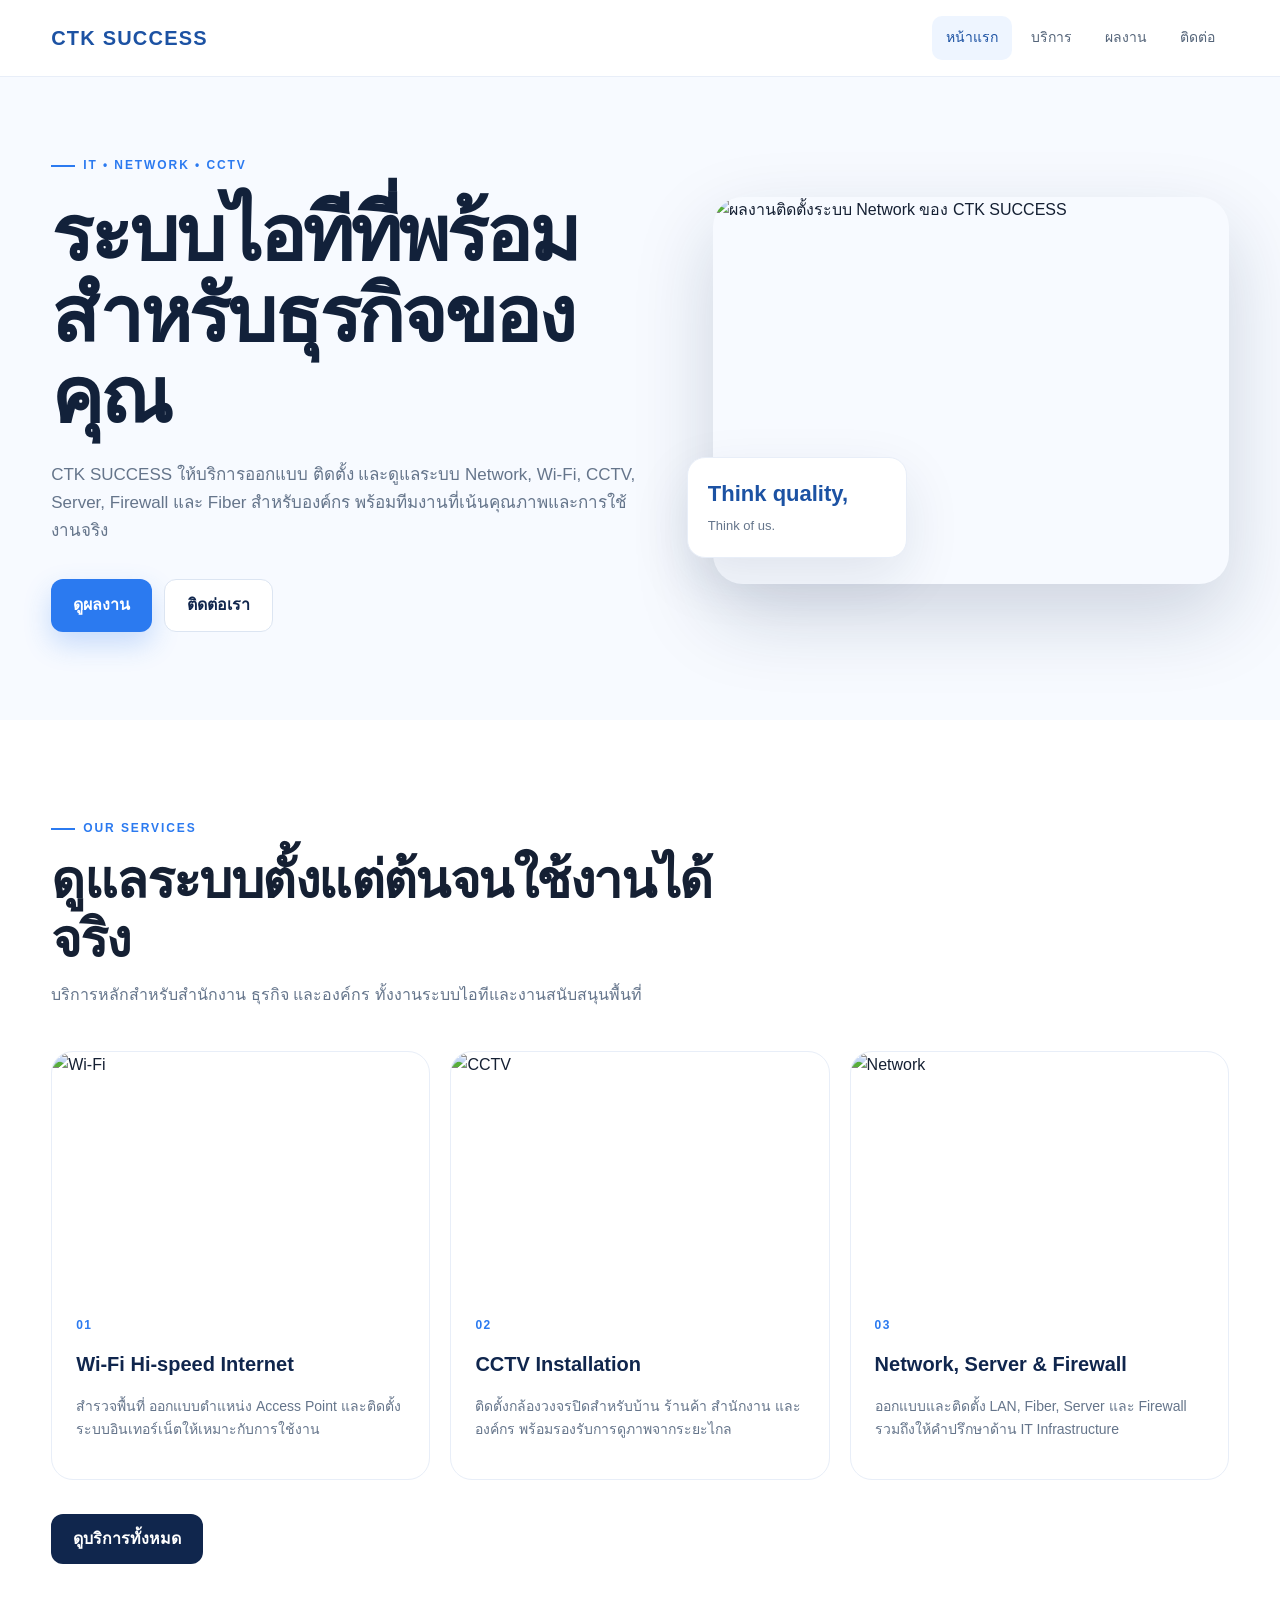
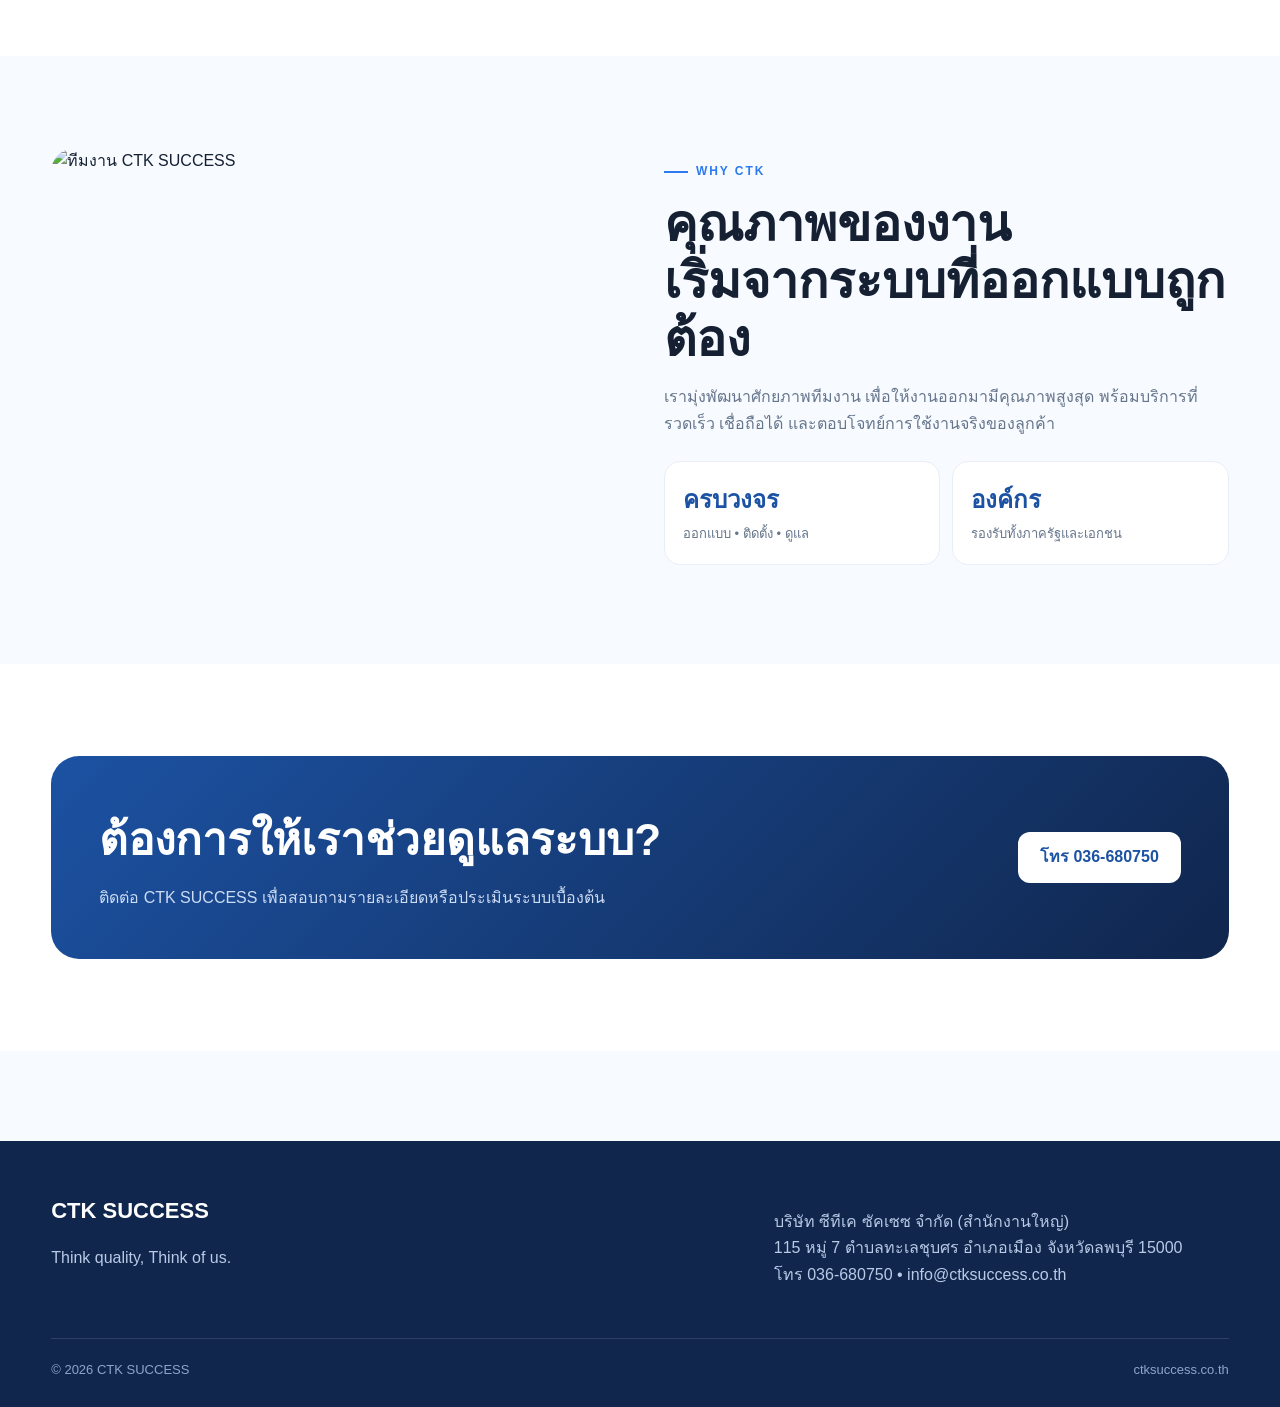
==== index.html @ 922346b5 "Add files via upload" ====
<!doctype html><html lang="th"><head><meta charset="utf-8"><meta name="viewport" content="width=device-width,initial-scale=1"><meta name="description" content="CTK SUCCESS ผู้ให้บริการระบบ IT, Network, CCTV, Wi-Fi, Server, Firewall และ Fiber"><title>CTK SUCCESS | IT • NETWORK • CCTV</title><link rel="stylesheet" href="style.css"></head><body>
<header class="header"><div class="container header-inner"><a class="brand" href="index.html">CTK SUCCESS</a><button class="menu-btn" aria-label="เปิดเมนู">☰</button><nav class="nav"><a class="active" href="index.html">หน้าแรก</a><a href="services.html">บริการ</a><a href="portfolio.html">ผลงาน</a><a href="contact.html">ติดต่อ</a></nav></div></header>
<main><section class="hero"><div class="container hero-grid"><div><span class="eyebrow">IT • NETWORK • CCTV</span><h1>ระบบไอทีที่พร้อม<br>สำหรับธุรกิจของคุณ</h1><p>CTK SUCCESS ให้บริการออกแบบ ติดตั้ง และดูแลระบบ Network, Wi‑Fi, CCTV, Server, Firewall และ Fiber สำหรับองค์กร พร้อมทีมงานที่เน้นคุณภาพและการใช้งานจริง</p><div class="btns"><a class="btn btn-primary" href="portfolio.html">ดูผลงาน</a><a class="btn btn-ghost" href="contact.html">ติดต่อเรา</a></div></div><div class="hero-visual"><img class="hero-image" src="images/networksystem/network4.jpg" alt="ผลงานติดตั้งระบบ Network ของ CTK SUCCESS"><div class="float-card"><strong>Think quality,</strong><span>Think of us.</span></div></div></div></section>
<section class="section white"><div class="container"><div class="section-head"><span class="eyebrow">OUR SERVICES</span><h2>ดูแลระบบตั้งแต่ต้นจนใช้งานได้จริง</h2><p>บริการหลักสำหรับสำนักงาน ธุรกิจ และองค์กร ทั้งงานระบบไอทีและงานสนับสนุนพื้นที่</p></div><div class="grid grid-3">
<article class="service-card"><img src="images/service/service1.jpg" alt="Wi-Fi"><div class="service-body"><span class="num">01</span><h3>Wi‑Fi Hi‑speed Internet</h3><p>สำรวจพื้นที่ ออกแบบตำแหน่ง Access Point และติดตั้งระบบอินเทอร์เน็ตให้เหมาะกับการใช้งาน</p></div></article>
<article class="service-card"><img src="images/service/service2.jpg" alt="CCTV"><div class="service-body"><span class="num">02</span><h3>CCTV Installation</h3><p>ติดตั้งกล้องวงจรปิดสำหรับบ้าน ร้านค้า สำนักงาน และองค์กร พร้อมรองรับการดูภาพจากระยะไกล</p></div></article>
<article class="service-card"><img src="images/service/service5.jpg" alt="Network"><div class="service-body"><span class="num">03</span><h3>Network, Server & Firewall</h3><p>ออกแบบและติดตั้ง LAN, Fiber, Server และ Firewall รวมถึงให้คำปรึกษาด้าน IT Infrastructure</p></div></article>
</div><div class="btns"><a class="btn btn-dark" href="services.html">ดูบริการทั้งหมด</a></div></div></section>
<section class="section"><div class="container split"><div><img src="images/whychooseus/whychooseus.jpg" alt="ทีมงาน CTK SUCCESS"></div><div><span class="eyebrow">WHY CTK</span><h2 style="font-size:clamp(34px,4.2vw,50px);line-height:1.15;margin:14px 0 16px">คุณภาพของงาน<br>เริ่มจากระบบที่ออกแบบถูกต้อง</h2><p style="color:var(--muted)">เรามุ่งพัฒนาศักยภาพทีมงาน เพื่อให้งานออกมามีคุณภาพสูงสุด พร้อมบริการที่รวดเร็ว เชื่อถือได้ และตอบโจทย์การใช้งานจริงของลูกค้า</p><div class="stat-grid"><div class="stat"><strong>ครบวงจร</strong><span>ออกแบบ • ติดตั้ง • ดูแล</span></div><div class="stat"><strong>องค์กร</strong><span>รองรับทั้งภาครัฐและเอกชน</span></div></div></div></div></section>
<section class="section white"><div class="container"><div class="cta"><div><h2>ต้องการให้เราช่วยดูแลระบบ?</h2><p>ติดต่อ CTK SUCCESS เพื่อสอบถามรายละเอียดหรือประเมินระบบเบื้องต้น</p></div><a class="btn" href="tel:036680750">โทร 036-680750</a></div></div></section></main>
<footer class="footer"><div class="container"><div class="footer-grid"><div><h3>CTK SUCCESS</h3><p>Think quality, Think of us.</p></div><div><p>บริษัท ซีทีเค ซัคเซซ จำกัด (สำนักงานใหญ่)<br>115 หมู่ 7 ตำบลทะเลชุบศร อำเภอเมือง จังหวัดลพบุรี 15000<br>โทร 036-680750 • info@ctksuccess.co.th</p></div></div><div class="footer-bottom"><span>© <span data-year></span> CTK SUCCESS</span><span>ctksuccess.co.th</span></div></div></footer><script src="script.js"></script></body></html>
---- style.css ----
:root{
  --primary:#2b7af0;--primary-dark:#1c52a3;--navy:#10264d;--ink:#152033;--muted:#65758b;
  --bg:#f7faff;--card:#fff;--line:#e8eef8;--soft:#eef5ff;--shadow:0 20px 55px rgba(16,38,77,.10);
  --radius:24px;--container:min(1180px,92%);
}
*{box-sizing:border-box}html{scroll-behavior:smooth}body{margin:0;font-family:Arial,"Noto Sans Thai",sans-serif;color:var(--ink);background:var(--bg);line-height:1.65}a{color:inherit;text-decoration:none}img{max-width:100%;display:block}.container{width:var(--container);margin:auto}
.header{position:sticky;top:0;z-index:1000;background:rgba(255,255,255,.94);backdrop-filter:blur(14px);border-bottom:1px solid var(--line)}.header-inner{height:76px;display:flex;align-items:center;justify-content:space-between;gap:28px}.brand{font-weight:900;letter-spacing:.06em;color:var(--primary-dark);font-size:20px}.nav{display:flex;gap:5px;align-items:center}.nav a{padding:10px 14px;border-radius:10px;color:#55657a;font-size:14px;transition:.2s}.nav a:hover,.nav a.active{background:var(--soft);color:var(--primary-dark)}.menu-btn{display:none;border:1px solid var(--line);background:white;border-radius:11px;width:42px;height:42px;font-size:22px;color:var(--primary-dark);cursor:pointer}
.hero{padding:72px 0 88px}.hero-grid{display:grid;grid-template-columns:1.08fr .92fr;gap:56px;align-items:center}.eyebrow{display:inline-flex;align-items:center;gap:8px;color:var(--primary);font-weight:800;font-size:12px;letter-spacing:.16em;text-transform:uppercase}.eyebrow:before{content:"";width:24px;height:2px;background:var(--primary)}h1,h2,h3{margin-top:0}.hero h1{font-size:clamp(44px,6.2vw,78px);letter-spacing:-.04em;line-height:1.04;margin:18px 0 24px;color:#12213a}.hero p{max-width:650px;color:var(--muted);font-size:17px}.btns{display:flex;gap:12px;flex-wrap:wrap;margin-top:34px}.btn{display:inline-flex;align-items:center;justify-content:center;min-height:48px;padding:12px 22px;border-radius:12px;font-weight:800;transition:.22s}.btn-primary{background:var(--primary);color:#fff;box-shadow:0 12px 28px rgba(43,122,240,.24)}.btn-primary:hover{transform:translateY(-2px)}.btn-ghost{background:#fff;border:1px solid #dce5f2;color:var(--navy)}.btn-dark{background:var(--navy);color:#fff}.hero-visual{position:relative}.hero-image{width:100%;aspect-ratio:4/3;object-fit:cover;border-radius:30px;box-shadow:0 32px 80px rgba(16,38,77,.18)}.float-card{position:absolute;left:-26px;bottom:26px;background:#fff;border:1px solid var(--line);box-shadow:var(--shadow);padding:18px 20px;border-radius:18px;min-width:220px}.float-card strong{display:block;color:var(--primary-dark);font-size:22px}.float-card span{font-size:13px;color:var(--muted)}
.section{padding:92px 0}.section.white{background:#fff}.section-head{max-width:720px;margin-bottom:42px}.section-head h1,.section-head h2{font-size:clamp(34px,4.5vw,52px);line-height:1.15;letter-spacing:-.03em;margin:12px 0 12px}.section-head p{color:var(--muted);margin:0}.grid{display:grid;gap:20px}.grid-3{grid-template-columns:repeat(3,1fr)}.grid-2{grid-template-columns:repeat(2,1fr)}
.service-card,.feature-card,.contact-card,.album-card{background:#fff;border:1px solid var(--line);border-radius:22px;overflow:hidden;transition:.24s}.service-card:hover,.album-card:hover{transform:translateY(-5px);box-shadow:var(--shadow);border-color:#cfe0fb}.service-card img{width:100%;aspect-ratio:16/10;object-fit:cover}.service-body{padding:24px}.service-body .num{color:var(--primary);font-weight:900;font-size:12px;letter-spacing:.12em}.service-body h3{font-size:20px;color:var(--navy);margin:10px 0 8px}.service-body p,.service-body li{color:var(--muted);font-size:14px}.service-body ul{padding-left:20px;margin-bottom:0}
.split{display:grid;grid-template-columns:1fr 1fr;gap:48px;align-items:center}.split img{width:100%;aspect-ratio:4/3;object-fit:cover;border-radius:24px}.stat-grid{display:grid;grid-template-columns:1fr 1fr;gap:12px;margin-top:24px}.stat{background:#fff;border:1px solid var(--line);border-radius:16px;padding:18px}.stat strong{display:block;color:var(--primary-dark);font-size:24px}.stat span{color:var(--muted);font-size:13px}
.cta{background:linear-gradient(135deg,var(--primary-dark),var(--navy));border-radius:28px;padding:48px;color:#fff;display:flex;justify-content:space-between;align-items:center;gap:30px}.cta h2{font-size:clamp(30px,4vw,44px);margin-bottom:8px}.cta p{color:#ccdcf5;margin:0}.cta .btn{background:#fff;color:var(--primary-dark);white-space:nowrap}
.album-list{display:grid;grid-template-columns:repeat(3,1fr);gap:22px}.album-card{cursor:pointer}.album-card img{width:100%;aspect-ratio:16/11;object-fit:cover}.album-info{padding:20px}.album-info h3{color:var(--navy);margin:0 0 5px}.album-info p{color:var(--muted);font-size:13px;margin:0}.viewer{display:none;margin-top:36px;background:#fff;border:1px solid var(--line);border-radius:24px;padding:24px}.viewer.active{display:block}.viewer-top{display:flex;align-items:center;justify-content:space-between;gap:16px;margin-bottom:18px}.viewer-title{margin:0;color:var(--navy)}.close-btn{border:0;background:var(--navy);color:#fff;border-radius:10px;padding:10px 15px;cursor:pointer}.album-images{display:grid;grid-template-columns:repeat(3,1fr);gap:14px}.album-images img{width:100%;aspect-ratio:4/3;object-fit:cover;border-radius:14px;cursor:pointer;background:#eef4ff}.lightbox{display:none;position:fixed;inset:0;background:rgba(3,10,24,.92);z-index:3000;align-items:center;justify-content:center;padding:20px}.lightbox.active{display:flex}.lightbox-content{position:relative;width:min(1200px,100%);display:flex;align-items:center;justify-content:center}.lightbox img{max-width:88%;max-height:88vh;border-radius:14px}.lightbox-close{position:fixed;right:24px;top:16px;color:#fff;font-size:38px;cursor:pointer}.nav-btn{position:absolute;top:50%;transform:translateY(-50%);border:0;width:48px;height:48px;border-radius:50%;font-size:28px;background:rgba(255,255,255,.16);color:#fff;cursor:pointer}.prev-btn{left:0}.next-btn{right:0}
.contact-wrap{display:grid;grid-template-columns:.9fr 1.1fr;gap:24px}.contact-card{padding:30px}.contact-card h2{color:var(--navy);font-size:30px}.contact-line{padding:13px 0;border-bottom:1px solid var(--line)}.contact-line:last-child{border-bottom:0}.contact-line span{display:block;font-size:12px;color:var(--muted);text-transform:uppercase;letter-spacing:.08em}.contact-line strong{display:block;margin-top:3px;color:#26364d}.social-grid{display:grid;grid-template-columns:1fr 1fr;gap:12px;margin-top:22px}.social-grid a{border:1px solid var(--line);border-radius:12px;padding:13px 15px;font-weight:800;background:#fff}.social-grid a:hover{border-color:#b8d3fa;color:var(--primary-dark)}
.footer{margin-top:90px;background:var(--navy);color:#fff;padding:52px 0 26px}.footer-grid{display:grid;grid-template-columns:1.2fr .8fr;gap:40px}.footer h3{font-size:22px;margin-bottom:8px}.footer p,.footer a{color:#b9cae6}.footer-bottom{border-top:1px solid rgba(255,255,255,.12);margin-top:34px;padding-top:20px;color:#8fa5c7;font-size:13px;display:flex;justify-content:space-between;gap:20px}
@media(max-width:900px){.menu-btn{display:block}.nav{display:none;position:absolute;top:76px;left:0;right:0;background:#fff;border-bottom:1px solid var(--line);padding:12px 4%;flex-direction:column;align-items:stretch}.nav.open{display:flex}.hero-grid,.split,.contact-wrap,.footer-grid{grid-template-columns:1fr}.hero{padding-top:48px}.hero-visual{max-width:700px}.float-card{left:16px}.grid-3,.album-list{grid-template-columns:1fr 1fr}.cta{align-items:flex-start;flex-direction:column}.album-images{grid-template-columns:1fr 1fr}}
@media(max-width:600px){.header-inner{height:68px}.nav{top:68px}.hero{padding:42px 0 64px}.hero h1{font-size:44px}.hero-grid{gap:32px}.float-card{position:static;margin-top:12px}.section{padding:68px 0}.grid-3,.grid-2,.album-list,.album-images,.social-grid{grid-template-columns:1fr}.cta{padding:30px}.contact-card{padding:22px}.footer-bottom{flex-direction:column}.nav-btn{width:42px;height:42px}.lightbox img{max-width:78%}}
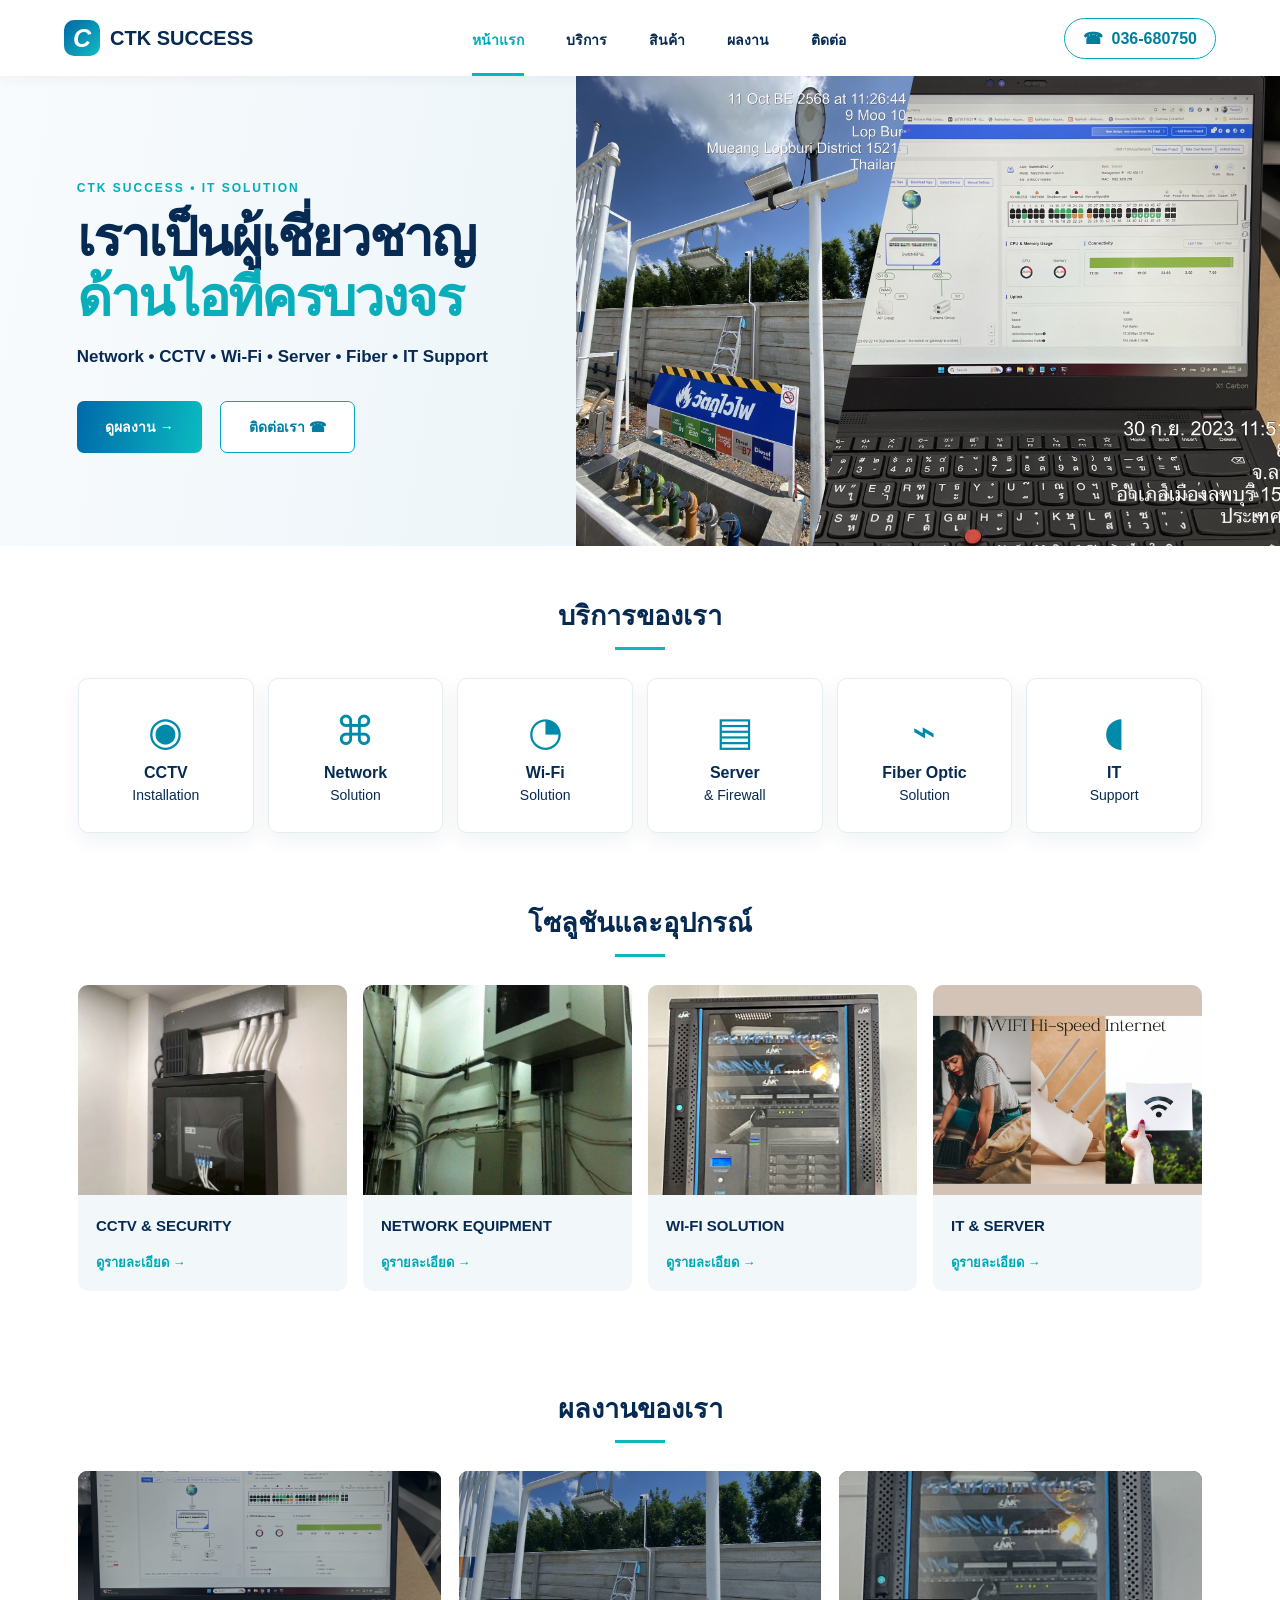
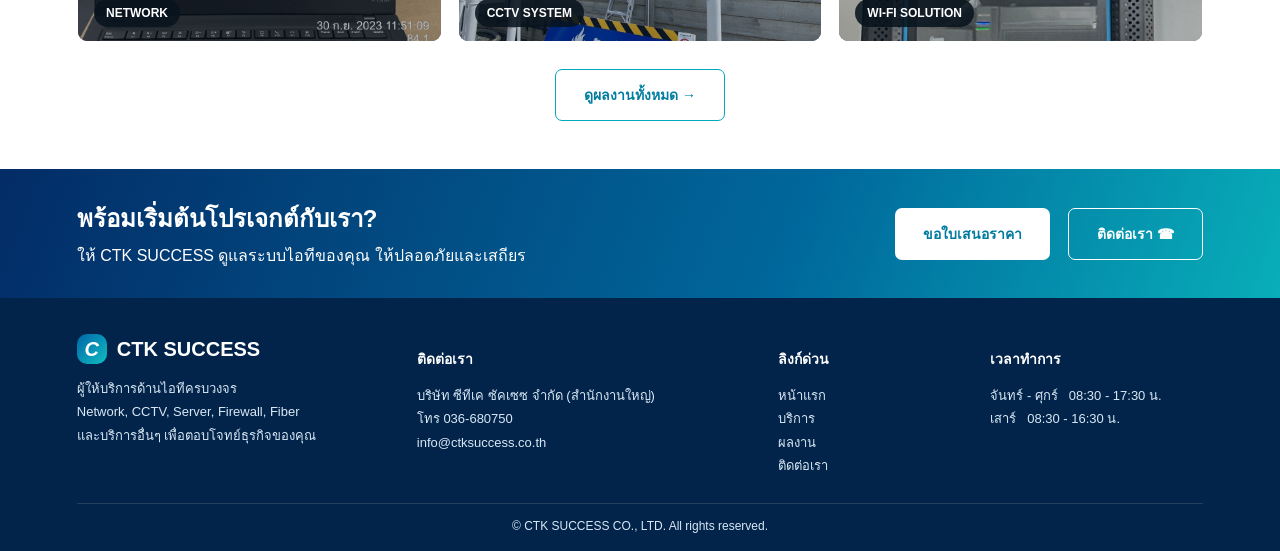
==== commit a528eaf8: "Add files via upload" ====
--- a/index.html
+++ b/index.html
@@ -1,11 +1,10 @@
-<!doctype html><html lang="th"><head><meta charset="utf-8"><meta name="viewport" content="width=device-width,initial-scale=1"><meta name="description" content="CTK SUCCESS ผู้ให้บริการระบบ IT, Network, CCTV, Wi-Fi, Server, Firewall และ Fiber"><title>CTK SUCCESS | IT • NETWORK • CCTV</title><link rel="stylesheet" href="style.css"></head><body>
-<header class="header"><div class="container header-inner"><a class="brand" href="index.html">CTK SUCCESS</a><button class="menu-btn" aria-label="เปิดเมนู">☰</button><nav class="nav"><a class="active" href="index.html">หน้าแรก</a><a href="services.html">บริการ</a><a href="portfolio.html">ผลงาน</a><a href="contact.html">ติดต่อ</a></nav></div></header>
-<main><section class="hero"><div class="container hero-grid"><div><span class="eyebrow">IT • NETWORK • CCTV</span><h1>ระบบไอทีที่พร้อม<br>สำหรับธุรกิจของคุณ</h1><p>CTK SUCCESS ให้บริการออกแบบ ติดตั้ง และดูแลระบบ Network, Wi‑Fi, CCTV, Server, Firewall และ Fiber สำหรับองค์กร พร้อมทีมงานที่เน้นคุณภาพและการใช้งานจริง</p><div class="btns"><a class="btn btn-primary" href="portfolio.html">ดูผลงาน</a><a class="btn btn-ghost" href="contact.html">ติดต่อเรา</a></div></div><div class="hero-visual"><img class="hero-image" src="images/networksystem/network4.jpg" alt="ผลงานติดตั้งระบบ Network ของ CTK SUCCESS"><div class="float-card"><strong>Think quality,</strong><span>Think of us.</span></div></div></div></section>
-<section class="section white"><div class="container"><div class="section-head"><span class="eyebrow">OUR SERVICES</span><h2>ดูแลระบบตั้งแต่ต้นจนใช้งานได้จริง</h2><p>บริการหลักสำหรับสำนักงาน ธุรกิจ และองค์กร ทั้งงานระบบไอทีและงานสนับสนุนพื้นที่</p></div><div class="grid grid-3">
-<article class="service-card"><img src="images/service/service1.jpg" alt="Wi-Fi"><div class="service-body"><span class="num">01</span><h3>Wi‑Fi Hi‑speed Internet</h3><p>สำรวจพื้นที่ ออกแบบตำแหน่ง Access Point และติดตั้งระบบอินเทอร์เน็ตให้เหมาะกับการใช้งาน</p></div></article>
-<article class="service-card"><img src="images/service/service2.jpg" alt="CCTV"><div class="service-body"><span class="num">02</span><h3>CCTV Installation</h3><p>ติดตั้งกล้องวงจรปิดสำหรับบ้าน ร้านค้า สำนักงาน และองค์กร พร้อมรองรับการดูภาพจากระยะไกล</p></div></article>
-<article class="service-card"><img src="images/service/service5.jpg" alt="Network"><div class="service-body"><span class="num">03</span><h3>Network, Server & Firewall</h3><p>ออกแบบและติดตั้ง LAN, Fiber, Server และ Firewall รวมถึงให้คำปรึกษาด้าน IT Infrastructure</p></div></article>
-</div><div class="btns"><a class="btn btn-dark" href="services.html">ดูบริการทั้งหมด</a></div></div></section>
-<section class="section"><div class="container split"><div><img src="images/whychooseus/whychooseus.jpg" alt="ทีมงาน CTK SUCCESS"></div><div><span class="eyebrow">WHY CTK</span><h2 style="font-size:clamp(34px,4.2vw,50px);line-height:1.15;margin:14px 0 16px">คุณภาพของงาน<br>เริ่มจากระบบที่ออกแบบถูกต้อง</h2><p style="color:var(--muted)">เรามุ่งพัฒนาศักยภาพทีมงาน เพื่อให้งานออกมามีคุณภาพสูงสุด พร้อมบริการที่รวดเร็ว เชื่อถือได้ และตอบโจทย์การใช้งานจริงของลูกค้า</p><div class="stat-grid"><div class="stat"><strong>ครบวงจร</strong><span>ออกแบบ • ติดตั้ง • ดูแล</span></div><div class="stat"><strong>องค์กร</strong><span>รองรับทั้งภาครัฐและเอกชน</span></div></div></div></div></section>
-<section class="section white"><div class="container"><div class="cta"><div><h2>ต้องการให้เราช่วยดูแลระบบ?</h2><p>ติดต่อ CTK SUCCESS เพื่อสอบถามรายละเอียดหรือประเมินระบบเบื้องต้น</p></div><a class="btn" href="tel:036680750">โทร 036-680750</a></div></div></section></main>
-<footer class="footer"><div class="container"><div class="footer-grid"><div><h3>CTK SUCCESS</h3><p>Think quality, Think of us.</p></div><div><p>บริษัท ซีทีเค ซัคเซซ จำกัด (สำนักงานใหญ่)<br>115 หมู่ 7 ตำบลทะเลชุบศร อำเภอเมือง จังหวัดลพบุรี 15000<br>โทร 036-680750 • info@ctksuccess.co.th</p></div></div><div class="footer-bottom"><span>© <span data-year></span> CTK SUCCESS</span><span>ctksuccess.co.th</span></div></div></footer><script src="script.js"></script></body></html>
+<!doctype html><html lang="th"><head><meta charset="utf-8"><meta name="viewport" content="width=device-width,initial-scale=1"><title>CTK SUCCESS | IT • NETWORK • CCTV</title><link rel="stylesheet" href="style.css"></head><body>
+<header class="top"><a class="brand" href="index.html"><span class="mark">C</span><b>CTK SUCCESS</b></a><button class="menu" aria-label="เมนู">☰</button><nav><a class="active" href="index.html">หน้าแรก</a><a href="services.html">บริการ</a><a href="#products">สินค้า</a><a href="portfolio.html">ผลงาน</a><a href="contact.html">ติดต่อ</a></nav><a class="phone" href="tel:036680750">☎ &nbsp;036-680750</a></header>
+<main>
+<section class="hero"><div class="hero-copy"><p class="kicker">CTK SUCCESS • IT SOLUTION</p><h1>เราเป็นผู้เชี่ยวชาญ<br><em>ด้านไอทีครบวงจร</em></h1><p>Network • CCTV • Wi-Fi • Server • Fiber • IT Support</p><div class="actions"><a class="btn primary" href="portfolio.html">ดูผลงาน →</a><a class="btn outline" href="contact.html">ติดต่อเรา ☎</a></div></div><div class="hero-pics"><img class="hero-net" src="images/networksystem/network8.jpg" alt="งานระบบ Network"><img class="hero-cctv" src="images/cctvsystem/cctv5.jpg" alt="งาน CCTV"></div></section>
+<section class="section"><h2>บริการของเรา</h2><div class="underline"></div><div class="services"><a href="services.html"><span>◉</span><b>CCTV</b><small>Installation</small></a><a href="services.html"><span>⌘</span><b>Network</b><small>Solution</small></a><a href="services.html"><span>◔</span><b>Wi-Fi</b><small>Solution</small></a><a href="services.html"><span>▤</span><b>Server</b><small>& Firewall</small></a><a href="services.html"><span>⌁</span><b>Fiber Optic</b><small>Solution</small></a><a href="services.html"><span>◖</span><b>IT</b><small>Support</small></a></div></section>
+<section class="section products" id="products"><h2>โซลูชันและอุปกรณ์</h2><div class="underline"></div><div class="product-grid"><article><img src="images/cctvsystem/cctv1.jpg"><div><b>CCTV & SECURITY</b><a href="services.html">ดูรายละเอียด →</a></div></article><article><img src="images/networksystem/network1.jpg"><div><b>NETWORK EQUIPMENT</b><a href="services.html">ดูรายละเอียด →</a></div></article><article><img src="images/wifihotspotsystem/wifihotspot1.jpg"><div><b>WI-FI SOLUTION</b><a href="services.html">ดูรายละเอียด →</a></div></article><article><img src="images/service/service1.jpg"><div><b>IT & SERVER</b><a href="services.html">ดูรายละเอียด →</a></div></article></div></section>
+<section class="section works"><h2>ผลงานของเรา</h2><div class="underline"></div><div class="work-grid"><a href="portfolio.html"><img src="images/networksystem/network8.jpg"><b>NETWORK</b></a><a href="portfolio.html"><img src="images/cctvsystem/cctv5.jpg"><b>CCTV SYSTEM</b></a><a href="portfolio.html"><img src="images/wifihotspotsystem/wifihotspot1.jpg"><b>WI-FI SOLUTION</b></a></div><a class="btn outline center" href="portfolio.html">ดูผลงานทั้งหมด →</a></section>
+<section class="cta"><div><h2>พร้อมเริ่มต้นโปรเจกต์กับเรา?</h2><p>ให้ CTK SUCCESS ดูแลระบบไอทีของคุณ ให้ปลอดภัยและเสถียร</p></div><div class="actions"><a class="btn light" href="contact.html">ขอใบเสนอราคา</a><a class="btn ghost" href="tel:036680750">ติดต่อเรา ☎</a></div></section>
+</main>
+<footer><div class="footer-grid"><div><div class="brand footbrand"><span class="mark">C</span><b>CTK SUCCESS</b></div><p>ผู้ให้บริการด้านไอทีครบวงจร<br>Network, CCTV, Server, Firewall, Fiber<br>และบริการอื่นๆ เพื่อตอบโจทย์ธุรกิจของคุณ</p></div><div><h3>ติดต่อเรา</h3><p>บริษัท ซีทีเค ซัคเซซ จำกัด (สำนักงานใหญ่)<br>โทร 036-680750<br>info@ctksuccess.co.th</p></div><div><h3>ลิงก์ด่วน</h3><a href="index.html">หน้าแรก</a><a href="services.html">บริการ</a><a href="portfolio.html">ผลงาน</a><a href="contact.html">ติดต่อเรา</a></div><div><h3>เวลาทำการ</h3><p>จันทร์ - ศุกร์ &nbsp; 08:30 - 17:30 น.<br>เสาร์ &nbsp; 08:30 - 16:30 น.</p></div></div><div class="copyright">© <span id="year"></span> CTK SUCCESS CO., LTD. All rights reserved.</div></footer><script src="script.js"></script></body></html>
--- a/style.css
+++ b/style.css
@@ -1,17 +1,2 @@
-:root{
-  --primary:#2b7af0;--primary-dark:#1c52a3;--navy:#10264d;--ink:#152033;--muted:#65758b;
-  --bg:#f7faff;--card:#fff;--line:#e8eef8;--soft:#eef5ff;--shadow:0 20px 55px rgba(16,38,77,.10);
-  --radius:24px;--container:min(1180px,92%);
-}
-*{box-sizing:border-box}html{scroll-behavior:smooth}body{margin:0;font-family:Arial,"Noto Sans Thai",sans-serif;color:var(--ink);background:var(--bg);line-height:1.65}a{color:inherit;text-decoration:none}img{max-width:100%;display:block}.container{width:var(--container);margin:auto}
-.header{position:sticky;top:0;z-index:1000;background:rgba(255,255,255,.94);backdrop-filter:blur(14px);border-bottom:1px solid var(--line)}.header-inner{height:76px;display:flex;align-items:center;justify-content:space-between;gap:28px}.brand{font-weight:900;letter-spacing:.06em;color:var(--primary-dark);font-size:20px}.nav{display:flex;gap:5px;align-items:center}.nav a{padding:10px 14px;border-radius:10px;color:#55657a;font-size:14px;transition:.2s}.nav a:hover,.nav a.active{background:var(--soft);color:var(--primary-dark)}.menu-btn{display:none;border:1px solid var(--line);background:white;border-radius:11px;width:42px;height:42px;font-size:22px;color:var(--primary-dark);cursor:pointer}
-.hero{padding:72px 0 88px}.hero-grid{display:grid;grid-template-columns:1.08fr .92fr;gap:56px;align-items:center}.eyebrow{display:inline-flex;align-items:center;gap:8px;color:var(--primary);font-weight:800;font-size:12px;letter-spacing:.16em;text-transform:uppercase}.eyebrow:before{content:"";width:24px;height:2px;background:var(--primary)}h1,h2,h3{margin-top:0}.hero h1{font-size:clamp(44px,6.2vw,78px);letter-spacing:-.04em;line-height:1.04;margin:18px 0 24px;color:#12213a}.hero p{max-width:650px;color:var(--muted);font-size:17px}.btns{display:flex;gap:12px;flex-wrap:wrap;margin-top:34px}.btn{display:inline-flex;align-items:center;justify-content:center;min-height:48px;padding:12px 22px;border-radius:12px;font-weight:800;transition:.22s}.btn-primary{background:var(--primary);color:#fff;box-shadow:0 12px 28px rgba(43,122,240,.24)}.btn-primary:hover{transform:translateY(-2px)}.btn-ghost{background:#fff;border:1px solid #dce5f2;color:var(--navy)}.btn-dark{background:var(--navy);color:#fff}.hero-visual{position:relative}.hero-image{width:100%;aspect-ratio:4/3;object-fit:cover;border-radius:30px;box-shadow:0 32px 80px rgba(16,38,77,.18)}.float-card{position:absolute;left:-26px;bottom:26px;background:#fff;border:1px solid var(--line);box-shadow:var(--shadow);padding:18px 20px;border-radius:18px;min-width:220px}.float-card strong{display:block;color:var(--primary-dark);font-size:22px}.float-card span{font-size:13px;color:var(--muted)}
-.section{padding:92px 0}.section.white{background:#fff}.section-head{max-width:720px;margin-bottom:42px}.section-head h1,.section-head h2{font-size:clamp(34px,4.5vw,52px);line-height:1.15;letter-spacing:-.03em;margin:12px 0 12px}.section-head p{color:var(--muted);margin:0}.grid{display:grid;gap:20px}.grid-3{grid-template-columns:repeat(3,1fr)}.grid-2{grid-template-columns:repeat(2,1fr)}
-.service-card,.feature-card,.contact-card,.album-card{background:#fff;border:1px solid var(--line);border-radius:22px;overflow:hidden;transition:.24s}.service-card:hover,.album-card:hover{transform:translateY(-5px);box-shadow:var(--shadow);border-color:#cfe0fb}.service-card img{width:100%;aspect-ratio:16/10;object-fit:cover}.service-body{padding:24px}.service-body .num{color:var(--primary);font-weight:900;font-size:12px;letter-spacing:.12em}.service-body h3{font-size:20px;color:var(--navy);margin:10px 0 8px}.service-body p,.service-body li{color:var(--muted);font-size:14px}.service-body ul{padding-left:20px;margin-bottom:0}
-.split{display:grid;grid-template-columns:1fr 1fr;gap:48px;align-items:center}.split img{width:100%;aspect-ratio:4/3;object-fit:cover;border-radius:24px}.stat-grid{display:grid;grid-template-columns:1fr 1fr;gap:12px;margin-top:24px}.stat{background:#fff;border:1px solid var(--line);border-radius:16px;padding:18px}.stat strong{display:block;color:var(--primary-dark);font-size:24px}.stat span{color:var(--muted);font-size:13px}
-.cta{background:linear-gradient(135deg,var(--primary-dark),var(--navy));border-radius:28px;padding:48px;color:#fff;display:flex;justify-content:space-between;align-items:center;gap:30px}.cta h2{font-size:clamp(30px,4vw,44px);margin-bottom:8px}.cta p{color:#ccdcf5;margin:0}.cta .btn{background:#fff;color:var(--primary-dark);white-space:nowrap}
-.album-list{display:grid;grid-template-columns:repeat(3,1fr);gap:22px}.album-card{cursor:pointer}.album-card img{width:100%;aspect-ratio:16/11;object-fit:cover}.album-info{padding:20px}.album-info h3{color:var(--navy);margin:0 0 5px}.album-info p{color:var(--muted);font-size:13px;margin:0}.viewer{display:none;margin-top:36px;background:#fff;border:1px solid var(--line);border-radius:24px;padding:24px}.viewer.active{display:block}.viewer-top{display:flex;align-items:center;justify-content:space-between;gap:16px;margin-bottom:18px}.viewer-title{margin:0;color:var(--navy)}.close-btn{border:0;background:var(--navy);color:#fff;border-radius:10px;padding:10px 15px;cursor:pointer}.album-images{display:grid;grid-template-columns:repeat(3,1fr);gap:14px}.album-images img{width:100%;aspect-ratio:4/3;object-fit:cover;border-radius:14px;cursor:pointer;background:#eef4ff}.lightbox{display:none;position:fixed;inset:0;background:rgba(3,10,24,.92);z-index:3000;align-items:center;justify-content:center;padding:20px}.lightbox.active{display:flex}.lightbox-content{position:relative;width:min(1200px,100%);display:flex;align-items:center;justify-content:center}.lightbox img{max-width:88%;max-height:88vh;border-radius:14px}.lightbox-close{position:fixed;right:24px;top:16px;color:#fff;font-size:38px;cursor:pointer}.nav-btn{position:absolute;top:50%;transform:translateY(-50%);border:0;width:48px;height:48px;border-radius:50%;font-size:28px;background:rgba(255,255,255,.16);color:#fff;cursor:pointer}.prev-btn{left:0}.next-btn{right:0}
-.contact-wrap{display:grid;grid-template-columns:.9fr 1.1fr;gap:24px}.contact-card{padding:30px}.contact-card h2{color:var(--navy);font-size:30px}.contact-line{padding:13px 0;border-bottom:1px solid var(--line)}.contact-line:last-child{border-bottom:0}.contact-line span{display:block;font-size:12px;color:var(--muted);text-transform:uppercase;letter-spacing:.08em}.contact-line strong{display:block;margin-top:3px;color:#26364d}.social-grid{display:grid;grid-template-columns:1fr 1fr;gap:12px;margin-top:22px}.social-grid a{border:1px solid var(--line);border-radius:12px;padding:13px 15px;font-weight:800;background:#fff}.social-grid a:hover{border-color:#b8d3fa;color:var(--primary-dark)}
-.footer{margin-top:90px;background:var(--navy);color:#fff;padding:52px 0 26px}.footer-grid{display:grid;grid-template-columns:1.2fr .8fr;gap:40px}.footer h3{font-size:22px;margin-bottom:8px}.footer p,.footer a{color:#b9cae6}.footer-bottom{border-top:1px solid rgba(255,255,255,.12);margin-top:34px;padding-top:20px;color:#8fa5c7;font-size:13px;display:flex;justify-content:space-between;gap:20px}
-@media(max-width:900px){.menu-btn{display:block}.nav{display:none;position:absolute;top:76px;left:0;right:0;background:#fff;border-bottom:1px solid var(--line);padding:12px 4%;flex-direction:column;align-items:stretch}.nav.open{display:flex}.hero-grid,.split,.contact-wrap,.footer-grid{grid-template-columns:1fr}.hero{padding-top:48px}.hero-visual{max-width:700px}.float-card{left:16px}.grid-3,.album-list{grid-template-columns:1fr 1fr}.cta{align-items:flex-start;flex-direction:column}.album-images{grid-template-columns:1fr 1fr}}
-@media(max-width:600px){.header-inner{height:68px}.nav{top:68px}.hero{padding:42px 0 64px}.hero h1{font-size:44px}.hero-grid{gap:32px}.float-card{position:static;margin-top:12px}.section{padding:68px 0}.grid-3,.grid-2,.album-list,.album-images,.social-grid{grid-template-columns:1fr}.cta{padding:30px}.contact-card{padding:22px}.footer-bottom{flex-direction:column}.nav-btn{width:42px;height:42px}.lightbox img{max-width:78%}}
+*{box-sizing:border-box}html{scroll-behavior:smooth}body{margin:0;font-family:Arial,"Noto Sans Thai",sans-serif;color:#062a52;background:#fff}a{text-decoration:none;color:inherit}.top{height:76px;display:flex;align-items:center;gap:32px;padding:0 max(5vw,28px);position:sticky;top:0;background:#fff;z-index:20;box-shadow:0 1px 14px #062a5210}.brand{display:flex;align-items:center;gap:10px;font-size:20px;white-space:nowrap}.mark{display:grid;place-items:center;width:36px;height:36px;border-radius:10px;background:linear-gradient(135deg,#0066a8,#12bdc2);color:#fff;font-size:25px;font-weight:900;font-style:italic}.top nav{display:flex;gap:42px;margin:auto;font-weight:700;font-size:14px}.top nav a{padding:28px 0 22px;border-bottom:3px solid transparent}.top nav a:hover,.top nav .active{color:#00aab7;border-color:#00b7c3}.phone{border:1px solid #00aabb;border-radius:22px;padding:10px 18px;color:#007e9b;font-weight:700}.menu{display:none;background:none;border:0;font-size:25px}.hero{min-height:470px;display:grid;grid-template-columns:45% 55%;overflow:hidden;background:linear-gradient(100deg,#f8fbfd 0,#edf5f9 46%,#dcecf4 100%)}.hero-copy{padding:75px 6vw;align-self:center;z-index:2}.kicker{font-size:12px;letter-spacing:2px;color:#00aebb;font-weight:800}.hero h1{font-size:clamp(40px,4.2vw,66px);line-height:1.12;margin:10px 0 20px;letter-spacing:-2px}.hero h1 em{font-style:normal;color:#09aeba}.hero-copy>p:not(.kicker){font-size:17px;font-weight:600}.actions{display:flex;gap:18px;margin-top:34px}.btn{display:inline-flex;align-items:center;justify-content:center;border-radius:7px;padding:14px 28px;font-weight:700;font-size:14px}.primary{background:linear-gradient(100deg,#0069aa,#0bbbc0);color:white}.outline{border:1px solid #00a8bb;color:#007da0;background:#fff}.hero-pics{position:relative;min-height:470px}.hero-net,.hero-cctv{position:absolute;width:72%;height:100%;object-fit:cover}.hero-net{right:0}.hero-cctv{left:0;width:48%;clip-path:polygon(0 0,100% 0,70% 100%,0 100%);filter:saturate(.85)}.section{max-width:1180px;margin:auto;padding:48px 28px}.section h2{text-align:center;margin:0;font-size:27px}.underline{height:3px;width:50px;background:#0db8bd;margin:10px auto 28px}.services{display:grid;grid-template-columns:repeat(6,1fr);gap:14px}.services a{min-height:155px;display:flex;flex-direction:column;align-items:center;justify-content:center;border:1px solid #e3edf2;border-radius:10px;box-shadow:0 7px 20px #062a5210;transition:.2s}.services a:hover{transform:translateY(-5px);border-color:#00b5bd}.services span{font-size:40px;color:#008aaa;margin-bottom:10px}.services b{font-size:16px}.services small{font-size:14px;margin-top:5px}.products{padding-top:20px}.product-grid{display:grid;grid-template-columns:repeat(4,1fr);gap:16px}.product-grid article{background:#f2f7fa;border-radius:10px;overflow:hidden}.product-grid img{width:100%;height:210px;object-fit:cover}.product-grid div{padding:18px}.product-grid b{display:block;font-size:15px}.product-grid a{display:block;color:#00a8b5;font-weight:700;margin-top:18px;font-size:13px}.work-grid{display:grid;grid-template-columns:repeat(3,1fr);gap:18px}.work-grid a{height:170px;position:relative;overflow:hidden;border-radius:9px;background:#001c35}.work-grid img{width:100%;height:100%;object-fit:cover;opacity:.72;transition:.3s}.work-grid a:hover img{transform:scale(1.04);opacity:.86}.work-grid b{position:absolute;left:16px;bottom:14px;color:#fff;background:#07131ddd;border-radius:20px;padding:7px 12px;font-size:12px}.center{width:max-content;margin:28px auto 0;display:flex}.cta{padding:30px 6vw;display:flex;align-items:center;justify-content:space-between;color:#fff;background:linear-gradient(110deg,#032c66,#00689c 62%,#08aeb9)}.cta h2{margin:0 0 5px}.cta p{margin:0}.cta .actions{margin:0}.light{background:#fff;color:#007b9e}.ghost{border:1px solid #fff;color:#fff}footer{background:#03244a;color:#d8e8f5;padding:36px 6vw 18px}.footer-grid{max-width:1180px;margin:auto;display:grid;grid-template-columns:1.4fr 1.5fr .8fr 1fr;gap:42px}.footbrand{color:#fff}.footer-grid p,.footer-grid a{font-size:13px;line-height:1.8}.footer-grid h3{color:#fff;font-size:14px}.footer-grid a{display:block}.copyright{max-width:1180px;margin:25px auto 0;padding-top:15px;border-top:1px solid #ffffff20;text-align:center;font-size:12px}.footer-grid .mark{width:30px;height:30px;font-size:20px}
+@media(max-width:900px){.top nav,.phone{display:none}.menu{display:block;margin-left:auto}.top.open nav{display:flex;position:absolute;top:76px;left:0;right:0;background:#fff;flex-direction:column;gap:0;padding:10px 28px;box-shadow:0 8px 20px #0001}.top.open nav a{padding:14px 0}.hero{grid-template-columns:1fr}.hero-copy{padding:55px 7vw 35px}.hero-pics{min-height:330px}.services{grid-template-columns:repeat(3,1fr)}.product-grid{grid-template-columns:1fr 1fr}.footer-grid{grid-template-columns:1fr 1fr}.cta{align-items:flex-start;gap:20px;flex-direction:column}.cta .actions{margin-top:5px}}@media(max-width:600px){.top{height:68px;padding:0 18px}.brand{font-size:16px}.hero h1{font-size:42px}.hero-pics{min-height:260px}.services{grid-template-columns:1fr 1fr}.product-grid,.work-grid{grid-template-columns:1fr}.product-grid img{height:220px}.work-grid a{height:200px}.section{padding:38px 18px}.footer-grid{grid-template-columns:1fr}.actions{flex-wrap:wrap}.cta{padding:28px 20px}}
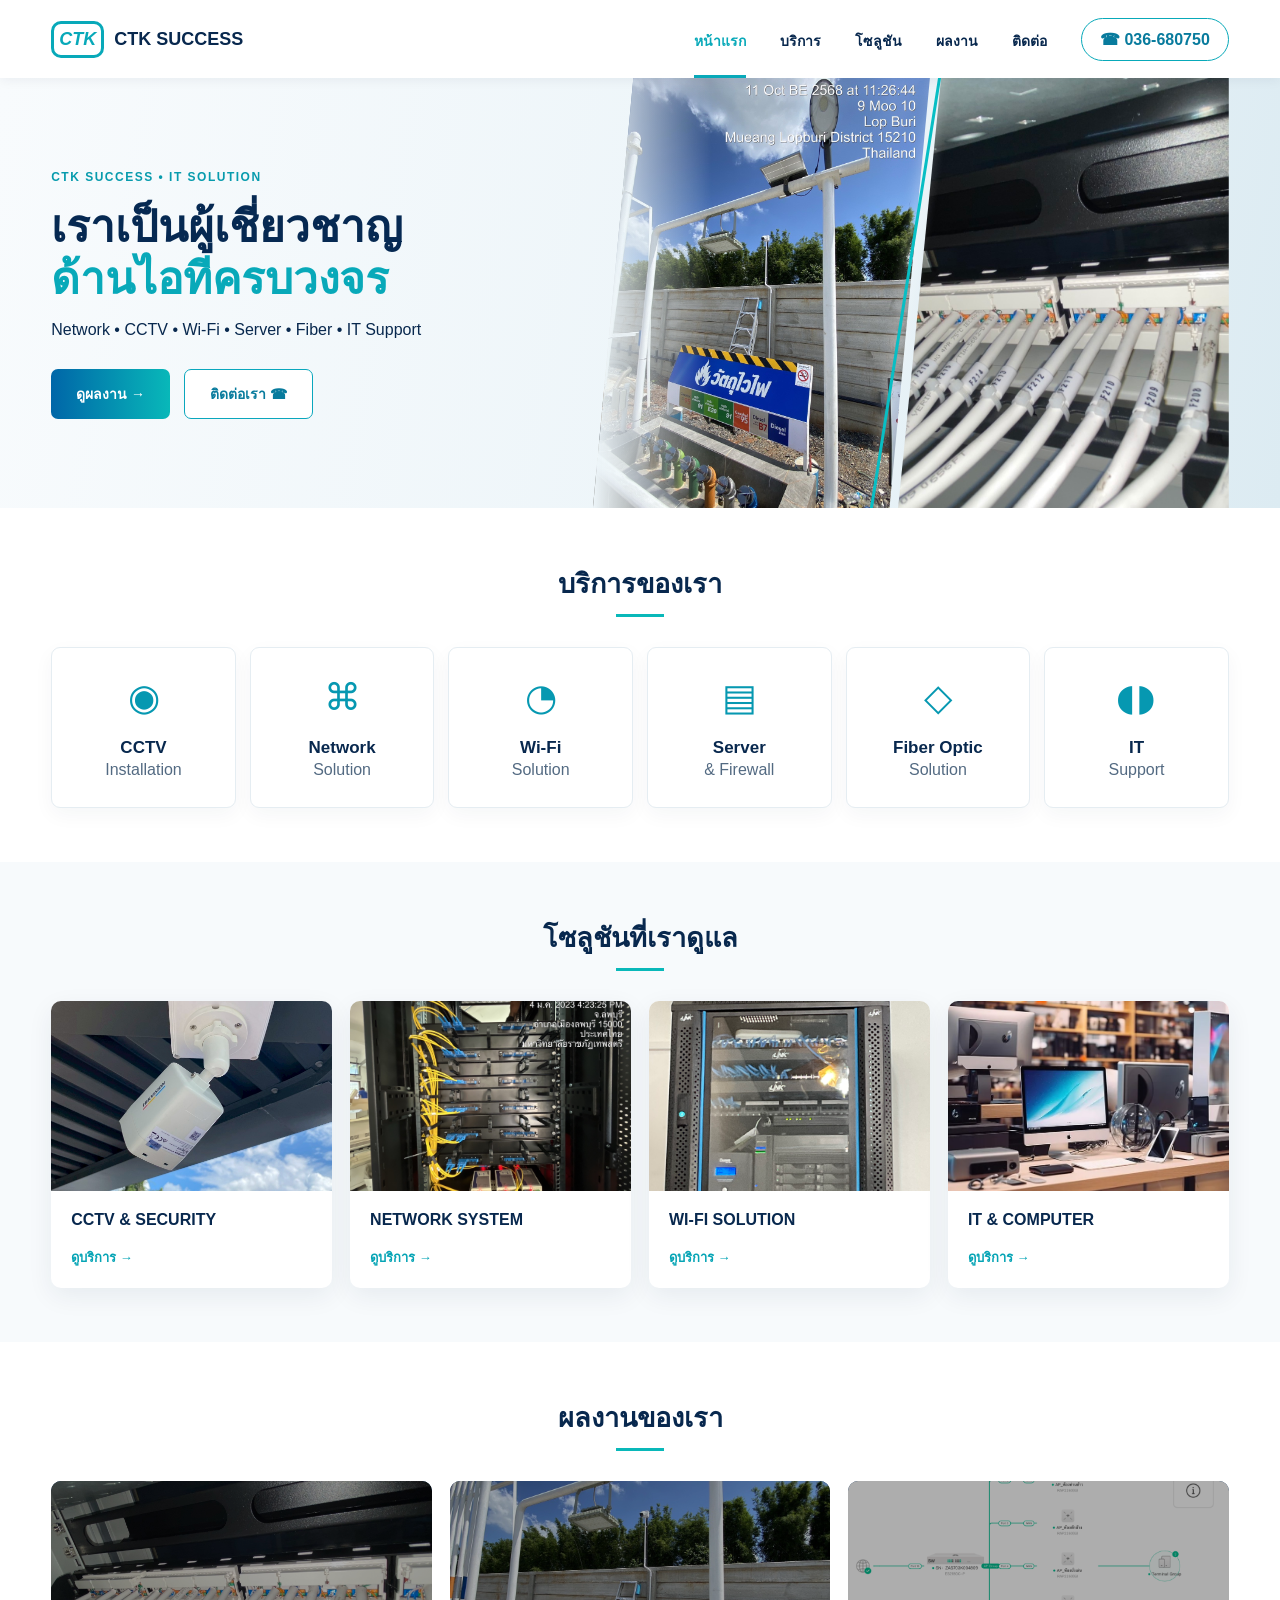
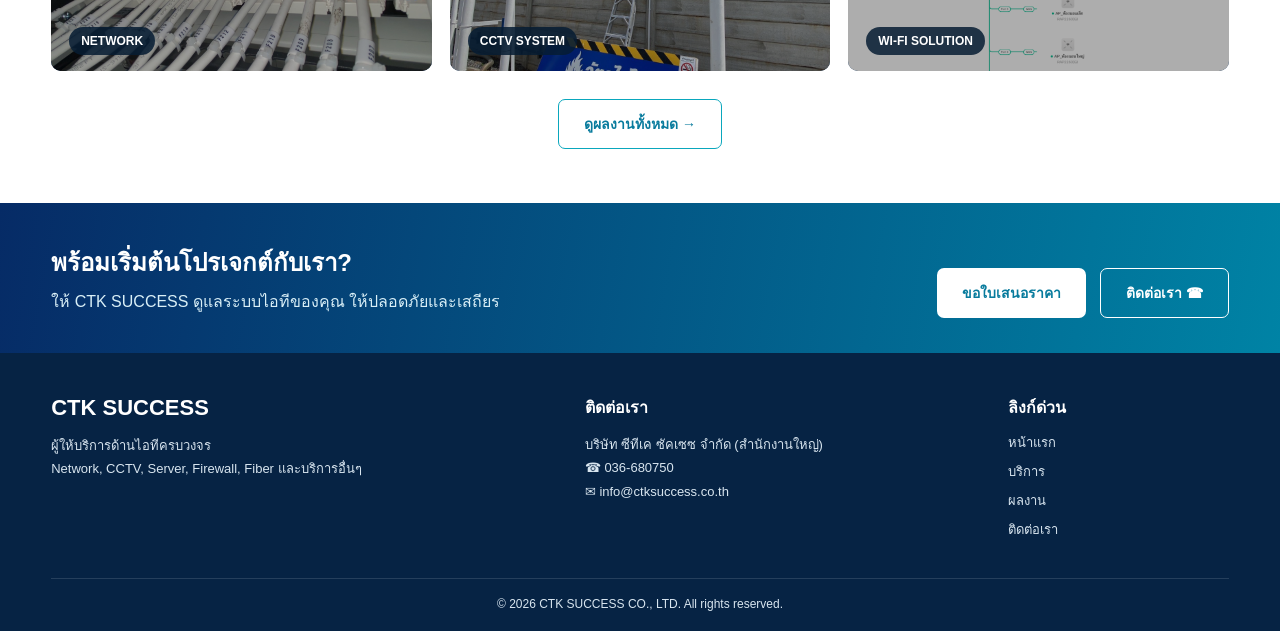
==== commit dd401467: "Add files via upload" ====
--- a/index.html
+++ b/index.html
@@ -1,10 +1,102 @@
-<!doctype html><html lang="th"><head><meta charset="utf-8"><meta name="viewport" content="width=device-width,initial-scale=1"><title>CTK SUCCESS | IT • NETWORK • CCTV</title><link rel="stylesheet" href="style.css"></head><body>
-<header class="top"><a class="brand" href="index.html"><span class="mark">C</span><b>CTK SUCCESS</b></a><button class="menu" aria-label="เมนู">☰</button><nav><a class="active" href="index.html">หน้าแรก</a><a href="services.html">บริการ</a><a href="#products">สินค้า</a><a href="portfolio.html">ผลงาน</a><a href="contact.html">ติดต่อ</a></nav><a class="phone" href="tel:036680750">☎ &nbsp;036-680750</a></header>
+<!doctype html>
+<html lang="th">
+<head>
+  <meta charset="utf-8">
+  <meta name="viewport" content="width=device-width,initial-scale=1">
+  <title>CTK SUCCESS | IT • NETWORK • CCTV</title>
+  <meta name="description" content="CTK SUCCESS ให้บริการ CCTV, Network, Wi-Fi, Server, Firewall, Fiber Optic และ IT Support">
+  <link rel="stylesheet" href="./style.css?v=4">
+</head>
+<body>
+<header class="site-header">
+  <div class="wrap nav">
+    <a class="brand" href="index.html"><span class="brand-mark">CTK</span><b>CTK SUCCESS</b></a>
+    <button class="menu-btn" aria-label="เปิดเมนู">☰</button>
+    <nav class="menu">
+      <a class="active" href="index.html">หน้าแรก</a>
+      <a href="services.html">บริการ</a>
+      <a href="#solutions">โซลูชัน</a>
+      <a href="portfolio.html">ผลงาน</a>
+      <a href="contact.html">ติดต่อ</a>
+    </nav>
+    <a class="phone" href="tel:036680750">☎ 036-680750</a>
+  </div>
+</header>
+
 <main>
-<section class="hero"><div class="hero-copy"><p class="kicker">CTK SUCCESS • IT SOLUTION</p><h1>เราเป็นผู้เชี่ยวชาญ<br><em>ด้านไอทีครบวงจร</em></h1><p>Network • CCTV • Wi-Fi • Server • Fiber • IT Support</p><div class="actions"><a class="btn primary" href="portfolio.html">ดูผลงาน →</a><a class="btn outline" href="contact.html">ติดต่อเรา ☎</a></div></div><div class="hero-pics"><img class="hero-net" src="images/networksystem/network8.jpg" alt="งานระบบ Network"><img class="hero-cctv" src="images/cctvsystem/cctv5.jpg" alt="งาน CCTV"></div></section>
-<section class="section"><h2>บริการของเรา</h2><div class="underline"></div><div class="services"><a href="services.html"><span>◉</span><b>CCTV</b><small>Installation</small></a><a href="services.html"><span>⌘</span><b>Network</b><small>Solution</small></a><a href="services.html"><span>◔</span><b>Wi-Fi</b><small>Solution</small></a><a href="services.html"><span>▤</span><b>Server</b><small>& Firewall</small></a><a href="services.html"><span>⌁</span><b>Fiber Optic</b><small>Solution</small></a><a href="services.html"><span>◖</span><b>IT</b><small>Support</small></a></div></section>
-<section class="section products" id="products"><h2>โซลูชันและอุปกรณ์</h2><div class="underline"></div><div class="product-grid"><article><img src="images/cctvsystem/cctv1.jpg"><div><b>CCTV & SECURITY</b><a href="services.html">ดูรายละเอียด →</a></div></article><article><img src="images/networksystem/network1.jpg"><div><b>NETWORK EQUIPMENT</b><a href="services.html">ดูรายละเอียด →</a></div></article><article><img src="images/wifihotspotsystem/wifihotspot1.jpg"><div><b>WI-FI SOLUTION</b><a href="services.html">ดูรายละเอียด →</a></div></article><article><img src="images/service/service1.jpg"><div><b>IT & SERVER</b><a href="services.html">ดูรายละเอียด →</a></div></article></div></section>
-<section class="section works"><h2>ผลงานของเรา</h2><div class="underline"></div><div class="work-grid"><a href="portfolio.html"><img src="images/networksystem/network8.jpg"><b>NETWORK</b></a><a href="portfolio.html"><img src="images/cctvsystem/cctv5.jpg"><b>CCTV SYSTEM</b></a><a href="portfolio.html"><img src="images/wifihotspotsystem/wifihotspot1.jpg"><b>WI-FI SOLUTION</b></a></div><a class="btn outline center" href="portfolio.html">ดูผลงานทั้งหมด →</a></section>
-<section class="cta"><div><h2>พร้อมเริ่มต้นโปรเจกต์กับเรา?</h2><p>ให้ CTK SUCCESS ดูแลระบบไอทีของคุณ ให้ปลอดภัยและเสถียร</p></div><div class="actions"><a class="btn light" href="contact.html">ขอใบเสนอราคา</a><a class="btn ghost" href="tel:036680750">ติดต่อเรา ☎</a></div></section>
+<section class="hero">
+  <div class="wrap hero-grid">
+    <div class="hero-copy">
+      <span class="kicker">CTK SUCCESS • IT SOLUTION</span>
+      <h1>เราเป็นผู้เชี่ยวชาญ<br><em>ด้านไอทีครบวงจร</em></h1>
+      <p>Network • CCTV • Wi-Fi • Server • Fiber • IT Support</p>
+      <div class="actions">
+        <a class="btn primary" href="portfolio.html">ดูผลงาน →</a>
+        <a class="btn outline" href="contact.html">ติดต่อเรา ☎</a>
+      </div>
+    </div>
+    <div class="hero-visual">
+      <div class="photo photo-a"></div>
+      <div class="photo photo-b"></div>
+      <div class="slash"></div>
+    </div>
+  </div>
+</section>
+
+<section class="section">
+  <div class="wrap">
+    <div class="section-title"><h2>บริการของเรา</h2><span></span></div>
+    <div class="service-grid">
+      <article><div class="icon">◉</div><h3>CCTV</h3><p>Installation</p></article>
+      <article><div class="icon">⌘</div><h3>Network</h3><p>Solution</p></article>
+      <article><div class="icon">◔</div><h3>Wi-Fi</h3><p>Solution</p></article>
+      <article><div class="icon">▤</div><h3>Server</h3><p>& Firewall</p></article>
+      <article><div class="icon">◇</div><h3>Fiber Optic</h3><p>Solution</p></article>
+      <article><div class="icon">◖◗</div><h3>IT</h3><p>Support</p></article>
+    </div>
+  </div>
+</section>
+
+<section class="section soft" id="solutions">
+  <div class="wrap">
+    <div class="section-title"><h2>โซลูชันที่เราดูแล</h2><span></span></div>
+    <div class="solution-grid">
+      <a class="solution" href="services.html"><img src="./images/cctvsystem/cctv2.jpg" alt="CCTV"><div><h3>CCTV & SECURITY</h3><b>ดูบริการ →</b></div></a>
+      <a class="solution" href="services.html"><img src="./images/networksystem/network2.jpg" alt="Network"><div><h3>NETWORK SYSTEM</h3><b>ดูบริการ →</b></div></a>
+      <a class="solution" href="services.html"><img src="./images/wifihotspotsystem/wifihotspot1.jpg" alt="Wi-Fi"><div><h3>WI-FI SOLUTION</h3><b>ดูบริการ →</b></div></a>
+      <a class="solution" href="services.html"><img src="./images/service/service4.jpg" alt="IT Support"><div><h3>IT & COMPUTER</h3><b>ดูบริการ →</b></div></a>
+    </div>
+  </div>
+</section>
+
+<section class="section">
+  <div class="wrap">
+    <div class="section-title"><h2>ผลงานของเรา</h2><span></span></div>
+    <div class="work-grid">
+      <a href="portfolio.html"><img src="./images/networksystem/network6.jpg" alt="Network"><strong>NETWORK</strong></a>
+      <a href="portfolio.html"><img src="./images/cctvsystem/cctv5.jpg" alt="CCTV"><strong>CCTV SYSTEM</strong></a>
+      <a href="portfolio.html"><img src="./images/wifihotspotsystem/wifihotspot7.jpg" alt="Wi-Fi"><strong>WI-FI SOLUTION</strong></a>
+    </div>
+    <div class="center"><a class="btn outline" href="portfolio.html">ดูผลงานทั้งหมด →</a></div>
+  </div>
+</section>
+
+<section class="cta">
+  <div class="wrap cta-row">
+    <div><h2>พร้อมเริ่มต้นโปรเจกต์กับเรา?</h2><p>ให้ CTK SUCCESS ดูแลระบบไอทีของคุณ ให้ปลอดภัยและเสถียร</p></div>
+    <div class="actions"><a class="btn light" href="contact.html">ขอใบเสนอราคา</a><a class="btn ghost" href="tel:036680750">ติดต่อเรา ☎</a></div>
+  </div>
+</section>
 </main>
-<footer><div class="footer-grid"><div><div class="brand footbrand"><span class="mark">C</span><b>CTK SUCCESS</b></div><p>ผู้ให้บริการด้านไอทีครบวงจร<br>Network, CCTV, Server, Firewall, Fiber<br>และบริการอื่นๆ เพื่อตอบโจทย์ธุรกิจของคุณ</p></div><div><h3>ติดต่อเรา</h3><p>บริษัท ซีทีเค ซัคเซซ จำกัด (สำนักงานใหญ่)<br>โทร 036-680750<br>info@ctksuccess.co.th</p></div><div><h3>ลิงก์ด่วน</h3><a href="index.html">หน้าแรก</a><a href="services.html">บริการ</a><a href="portfolio.html">ผลงาน</a><a href="contact.html">ติดต่อเรา</a></div><div><h3>เวลาทำการ</h3><p>จันทร์ - ศุกร์ &nbsp; 08:30 - 17:30 น.<br>เสาร์ &nbsp; 08:30 - 16:30 น.</p></div></div><div class="copyright">© <span id="year"></span> CTK SUCCESS CO., LTD. All rights reserved.</div></footer><script src="script.js"></script></body></html>
+
+<footer>
+  <div class="wrap footer-grid">
+    <div><div class="footer-brand">CTK SUCCESS</div><p>ผู้ให้บริการด้านไอทีครบวงจร<br>Network, CCTV, Server, Firewall, Fiber และบริการอื่นๆ</p></div>
+    <div><h4>ติดต่อเรา</h4><p>บริษัท ซีทีเค ซัคเซซ จำกัด (สำนักงานใหญ่)<br>☎ 036-680750<br>✉ info@ctksuccess.co.th</p></div>
+    <div><h4>ลิงก์ด่วน</h4><a href="index.html">หน้าแรก</a><a href="services.html">บริการ</a><a href="portfolio.html">ผลงาน</a><a href="contact.html">ติดต่อเรา</a></div>
+  </div>
+  <div class="wrap copyright">© <span id="year"></span> CTK SUCCESS CO., LTD. All rights reserved.</div>
+</footer>
+<script src="./script.js?v=4"></script>
+</body>
+</html>
--- a/style.css
+++ b/style.css
@@ -1,2 +1 @@
-*{box-sizing:border-box}html{scroll-behavior:smooth}body{margin:0;font-family:Arial,"Noto Sans Thai",sans-serif;color:#062a52;background:#fff}a{text-decoration:none;color:inherit}.top{height:76px;display:flex;align-items:center;gap:32px;padding:0 max(5vw,28px);position:sticky;top:0;background:#fff;z-index:20;box-shadow:0 1px 14px #062a5210}.brand{display:flex;align-items:center;gap:10px;font-size:20px;white-space:nowrap}.mark{display:grid;place-items:center;width:36px;height:36px;border-radius:10px;background:linear-gradient(135deg,#0066a8,#12bdc2);color:#fff;font-size:25px;font-weight:900;font-style:italic}.top nav{display:flex;gap:42px;margin:auto;font-weight:700;font-size:14px}.top nav a{padding:28px 0 22px;border-bottom:3px solid transparent}.top nav a:hover,.top nav .active{color:#00aab7;border-color:#00b7c3}.phone{border:1px solid #00aabb;border-radius:22px;padding:10px 18px;color:#007e9b;font-weight:700}.menu{display:none;background:none;border:0;font-size:25px}.hero{min-height:470px;display:grid;grid-template-columns:45% 55%;overflow:hidden;background:linear-gradient(100deg,#f8fbfd 0,#edf5f9 46%,#dcecf4 100%)}.hero-copy{padding:75px 6vw;align-self:center;z-index:2}.kicker{font-size:12px;letter-spacing:2px;color:#00aebb;font-weight:800}.hero h1{font-size:clamp(40px,4.2vw,66px);line-height:1.12;margin:10px 0 20px;letter-spacing:-2px}.hero h1 em{font-style:normal;color:#09aeba}.hero-copy>p:not(.kicker){font-size:17px;font-weight:600}.actions{display:flex;gap:18px;margin-top:34px}.btn{display:inline-flex;align-items:center;justify-content:center;border-radius:7px;padding:14px 28px;font-weight:700;font-size:14px}.primary{background:linear-gradient(100deg,#0069aa,#0bbbc0);color:white}.outline{border:1px solid #00a8bb;color:#007da0;background:#fff}.hero-pics{position:relative;min-height:470px}.hero-net,.hero-cctv{position:absolute;width:72%;height:100%;object-fit:cover}.hero-net{right:0}.hero-cctv{left:0;width:48%;clip-path:polygon(0 0,100% 0,70% 100%,0 100%);filter:saturate(.85)}.section{max-width:1180px;margin:auto;padding:48px 28px}.section h2{text-align:center;margin:0;font-size:27px}.underline{height:3px;width:50px;background:#0db8bd;margin:10px auto 28px}.services{display:grid;grid-template-columns:repeat(6,1fr);gap:14px}.services a{min-height:155px;display:flex;flex-direction:column;align-items:center;justify-content:center;border:1px solid #e3edf2;border-radius:10px;box-shadow:0 7px 20px #062a5210;transition:.2s}.services a:hover{transform:translateY(-5px);border-color:#00b5bd}.services span{font-size:40px;color:#008aaa;margin-bottom:10px}.services b{font-size:16px}.services small{font-size:14px;margin-top:5px}.products{padding-top:20px}.product-grid{display:grid;grid-template-columns:repeat(4,1fr);gap:16px}.product-grid article{background:#f2f7fa;border-radius:10px;overflow:hidden}.product-grid img{width:100%;height:210px;object-fit:cover}.product-grid div{padding:18px}.product-grid b{display:block;font-size:15px}.product-grid a{display:block;color:#00a8b5;font-weight:700;margin-top:18px;font-size:13px}.work-grid{display:grid;grid-template-columns:repeat(3,1fr);gap:18px}.work-grid a{height:170px;position:relative;overflow:hidden;border-radius:9px;background:#001c35}.work-grid img{width:100%;height:100%;object-fit:cover;opacity:.72;transition:.3s}.work-grid a:hover img{transform:scale(1.04);opacity:.86}.work-grid b{position:absolute;left:16px;bottom:14px;color:#fff;background:#07131ddd;border-radius:20px;padding:7px 12px;font-size:12px}.center{width:max-content;margin:28px auto 0;display:flex}.cta{padding:30px 6vw;display:flex;align-items:center;justify-content:space-between;color:#fff;background:linear-gradient(110deg,#032c66,#00689c 62%,#08aeb9)}.cta h2{margin:0 0 5px}.cta p{margin:0}.cta .actions{margin:0}.light{background:#fff;color:#007b9e}.ghost{border:1px solid #fff;color:#fff}footer{background:#03244a;color:#d8e8f5;padding:36px 6vw 18px}.footer-grid{max-width:1180px;margin:auto;display:grid;grid-template-columns:1.4fr 1.5fr .8fr 1fr;gap:42px}.footbrand{color:#fff}.footer-grid p,.footer-grid a{font-size:13px;line-height:1.8}.footer-grid h3{color:#fff;font-size:14px}.footer-grid a{display:block}.copyright{max-width:1180px;margin:25px auto 0;padding-top:15px;border-top:1px solid #ffffff20;text-align:center;font-size:12px}.footer-grid .mark{width:30px;height:30px;font-size:20px}
-@media(max-width:900px){.top nav,.phone{display:none}.menu{display:block;margin-left:auto}.top.open nav{display:flex;position:absolute;top:76px;left:0;right:0;background:#fff;flex-direction:column;gap:0;padding:10px 28px;box-shadow:0 8px 20px #0001}.top.open nav a{padding:14px 0}.hero{grid-template-columns:1fr}.hero-copy{padding:55px 7vw 35px}.hero-pics{min-height:330px}.services{grid-template-columns:repeat(3,1fr)}.product-grid{grid-template-columns:1fr 1fr}.footer-grid{grid-template-columns:1fr 1fr}.cta{align-items:flex-start;gap:20px;flex-direction:column}.cta .actions{margin-top:5px}}@media(max-width:600px){.top{height:68px;padding:0 18px}.brand{font-size:16px}.hero h1{font-size:42px}.hero-pics{min-height:260px}.services{grid-template-columns:1fr 1fr}.product-grid,.work-grid{grid-template-columns:1fr}.product-grid img{height:220px}.work-grid a{height:200px}.section{padding:38px 18px}.footer-grid{grid-template-columns:1fr}.actions{flex-wrap:wrap}.cta{padding:28px 20px}}
+*{box-sizing:border-box}html{scroll-behavior:smooth}body{margin:0;font-family:Arial,"Noto Sans Thai",sans-serif;color:#08284e;background:#fff}a{text-decoration:none;color:inherit}img{display:block;width:100%}.wrap{width:min(1180px,92%);margin:auto}.site-header{height:78px;background:#fff;position:sticky;top:0;z-index:50;box-shadow:0 1px 12px #001b3d12}.nav{height:100%;display:flex;align-items:center;gap:34px}.brand{display:flex;align-items:center;gap:10px;margin-right:auto;font-size:18px}.brand-mark{font-weight:900;font-style:italic;color:#08a9b9;border:3px solid #08a9b9;padding:5px;border-radius:10px}.menu{display:flex;align-items:center;gap:34px;font-weight:700;font-size:14px}.menu a{padding:29px 0 23px;border-bottom:3px solid transparent}.menu a:hover,.menu a.active{color:#08a9b9;border-color:#08a9b9}.phone{border:1.5px solid #08a9b9;color:#087b9d;border-radius:25px;padding:11px 18px;font-weight:700}.menu-btn{display:none;background:none;border:0;font-size:24px}.hero{background:linear-gradient(100deg,#f8fbfd 0%,#edf5f9 55%,#dcebf2 100%);overflow:hidden}.hero-grid{height:430px;display:grid;grid-template-columns:46% 54%;align-items:center}.kicker{font-size:12px;font-weight:800;letter-spacing:1.5px;color:#079bad}.hero h1{font-size:44px;line-height:1.18;margin:16px 0;color:#062952}.hero h1 em{font-style:normal;color:#08a9b9}.hero p{font-size:16px}.actions{display:flex;gap:14px;margin-top:30px;flex-wrap:wrap}.btn{display:inline-flex;align-items:center;justify-content:center;padding:13px 25px;border-radius:7px;font-weight:800;font-size:14px}.primary{background:linear-gradient(90deg,#0066a8,#08b8b9);color:#fff}.outline{border:1.5px solid #0aa7bd;color:#087b9d;background:#fff}.hero-visual{height:100%;position:relative}.photo{position:absolute;inset:0;background-size:cover;background-position:center}.photo-a{left:0;right:47%;background-image:linear-gradient(90deg,#edf5f9 0%,transparent 35%),url("./images/cctvsystem/cctv5.jpg");clip-path:polygon(12% 0,100% 0,88% 100%,0 100%)}.photo-b{left:48%;background-image:url("./images/networksystem/network6.jpg");clip-path:polygon(13% 0,100% 0,100% 100%,0 100%)}.slash{position:absolute;width:3px;height:120%;background:#08bec4;left:49%;top:-10%;transform:rotate(9deg);box-shadow:0 0 14px #fff}.section{padding:54px 0}.soft{background:#f7fafc}.section-title{text-align:center;margin-bottom:30px}.section-title h2{margin:0;font-size:27px}.section-title span{display:block;width:48px;height:3px;background:#09b8b9;margin:9px auto}.service-grid{display:grid;grid-template-columns:repeat(6,1fr);gap:14px}.service-grid article{padding:28px 12px;text-align:center;border:1px solid #e5edf2;border-radius:9px;background:#fff;box-shadow:0 7px 20px #08284e0b}.icon{font-size:37px;color:#0698b1;height:52px}.service-grid h3{margin:10px 0 3px;font-size:17px}.service-grid p{margin:0;color:#536a82}.solution-grid{display:grid;grid-template-columns:repeat(4,1fr);gap:18px}.solution{background:#fff;border-radius:10px;overflow:hidden;box-shadow:0 8px 26px #092b4d12}.solution img{height:190px;object-fit:cover}.solution div{padding:20px}.solution h3{font-size:16px;margin:0 0 18px}.solution b{font-size:13px;color:#05a4b5}.work-grid{display:grid;grid-template-columns:repeat(3,1fr);gap:18px}.work-grid a{height:190px;border-radius:10px;overflow:hidden;position:relative;background:#062952}.work-grid img{height:100%;object-fit:cover;filter:brightness(.68)}.work-grid strong{position:absolute;left:18px;bottom:16px;background:#071d33d9;color:#fff;border-radius:20px;padding:7px 12px;font-size:12px}.center{text-align:center;margin-top:28px}.cta{background:linear-gradient(100deg,#062b66,#0083a5);color:#fff;padding:35px 0}.cta-row{display:flex;align-items:center;justify-content:space-between;gap:30px}.cta h2{margin:0 0 7px}.cta p{margin:0;color:#d9eff7}.light{background:#fff;color:#087b9d}.ghost{border:1px solid #fff;color:#fff}footer{background:#062344;color:#d8e5ef;padding:42px 0 20px}.footer-grid{display:grid;grid-template-columns:1.3fr 1fr .6fr;gap:55px}.footer-brand{font-size:22px;font-weight:900;color:#fff}.footer-grid p{font-size:13px;line-height:1.8}.footer-grid h4{color:#fff;margin:0 0 12px}.footer-grid a{display:block;font-size:13px;margin:8px 0}.copyright{text-align:center;border-top:1px solid #ffffff20;margin-top:30px;padding-top:18px;font-size:12px}@media(max-width:900px){.menu,.phone{display:none}.menu-btn{display:block}.menu.open{display:flex;position:absolute;top:78px;left:0;right:0;background:#fff;flex-direction:column;gap:0;padding:10px 5%;box-shadow:0 10px 20px #0001}.menu.open a{width:100%;padding:14px}.hero-grid{height:auto;grid-template-columns:1fr}.hero-copy{padding:55px 0 35px}.hero-visual{height:300px}.service-grid{grid-template-columns:repeat(3,1fr)}.solution-grid{grid-template-columns:repeat(2,1fr)}}@media(max-width:600px){.hero h1{font-size:36px}.service-grid{grid-template-columns:repeat(2,1fr)}.solution-grid,.work-grid{grid-template-columns:1fr}.cta-row,.footer-grid{display:grid;grid-template-columns:1fr}.hero-visual{height:240px}.section{padding:42px 0}}
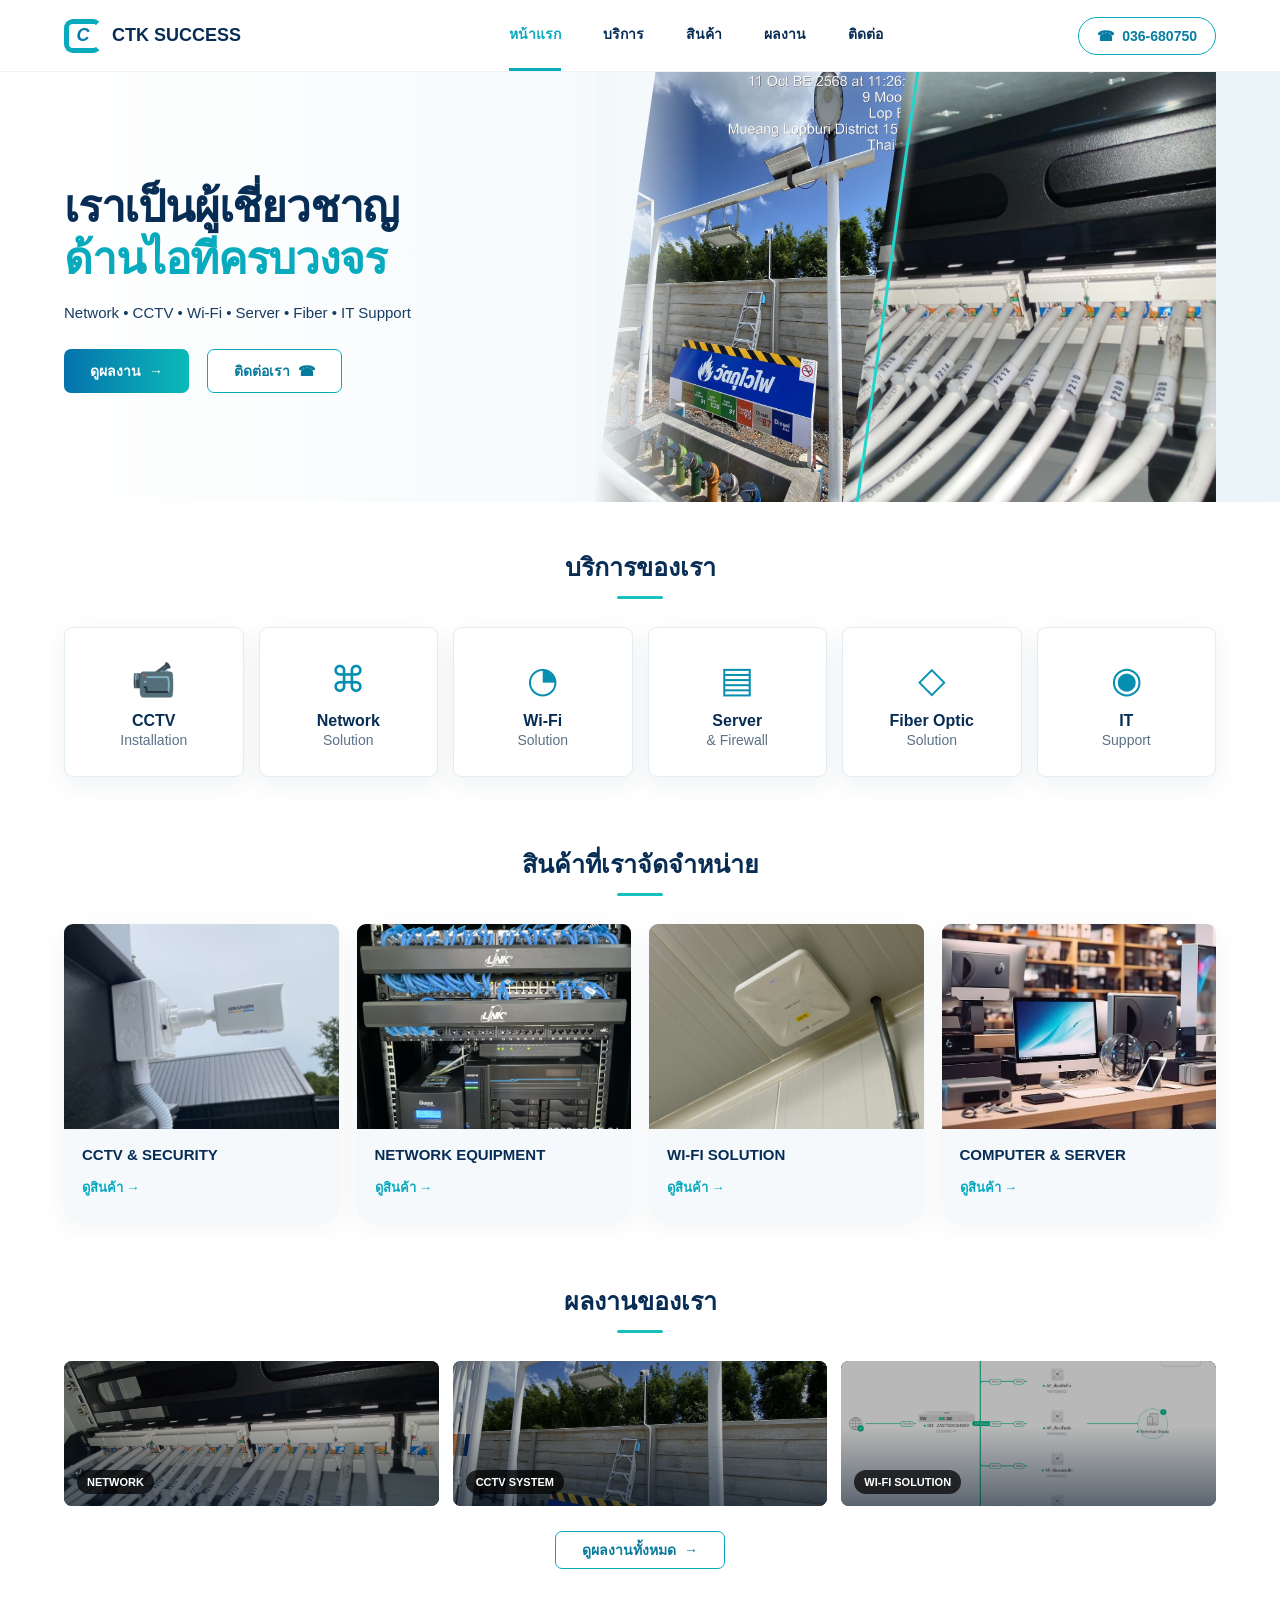
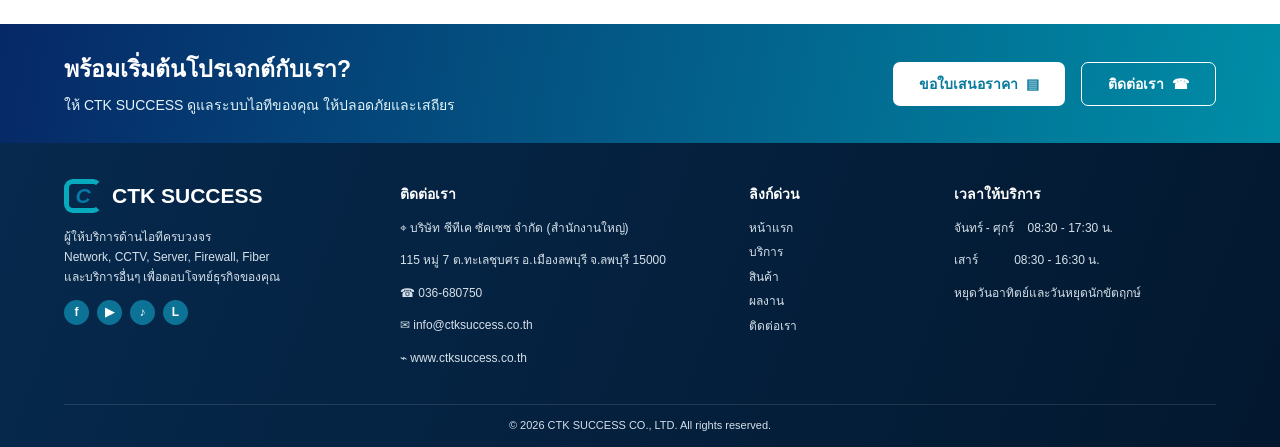
==== commit aab2d7da: "Add files via upload" ====
--- a/index.html
+++ b/index.html
@@ -1,102 +1,239 @@
-<!doctype html>
+<!DOCTYPE html>
 <html lang="th">
 <head>
-  <meta charset="utf-8">
-  <meta name="viewport" content="width=device-width,initial-scale=1">
+  <meta charset="UTF-8">
+  <meta name="viewport" content="width=device-width, initial-scale=1.0">
   <title>CTK SUCCESS | IT • NETWORK • CCTV</title>
-  <meta name="description" content="CTK SUCCESS ให้บริการ CCTV, Network, Wi-Fi, Server, Firewall, Fiber Optic และ IT Support">
-  <link rel="stylesheet" href="./style.css?v=4">
+  <link rel="stylesheet" href="style.css?v=10">
 </head>
 <body>
-<header class="site-header">
-  <div class="wrap nav">
-    <a class="brand" href="index.html"><span class="brand-mark">CTK</span><b>CTK SUCCESS</b></a>
-    <button class="menu-btn" aria-label="เปิดเมนู">☰</button>
-    <nav class="menu">
+
+<header class="topbar">
+  <div class="container nav-wrap">
+    <a class="brand" href="index.html">
+      <span class="brand-symbol">C</span>
+      <span>CTK SUCCESS</span>
+    </a>
+
+    <button class="menu-toggle" aria-label="เปิดเมนู">☰</button>
+
+    <nav class="nav-menu">
       <a class="active" href="index.html">หน้าแรก</a>
       <a href="services.html">บริการ</a>
-      <a href="#solutions">โซลูชัน</a>
+      <a href="#products">สินค้า</a>
       <a href="portfolio.html">ผลงาน</a>
       <a href="contact.html">ติดต่อ</a>
     </nav>
-    <a class="phone" href="tel:036680750">☎ 036-680750</a>
+
+    <a class="call-btn" href="tel:036680750">☎ &nbsp;036-680750</a>
   </div>
 </header>
 
 <main>
+
 <section class="hero">
-  <div class="wrap hero-grid">
+  <div class="container hero-grid">
     <div class="hero-copy">
-      <span class="kicker">CTK SUCCESS • IT SOLUTION</span>
-      <h1>เราเป็นผู้เชี่ยวชาญ<br><em>ด้านไอทีครบวงจร</em></h1>
+      <h1>เราเป็นผู้เชี่ยวชาญ<br><span>ด้านไอทีครบวงจร</span></h1>
       <p>Network • CCTV • Wi-Fi • Server • Fiber • IT Support</p>
-      <div class="actions">
-        <a class="btn primary" href="portfolio.html">ดูผลงาน →</a>
-        <a class="btn outline" href="contact.html">ติดต่อเรา ☎</a>
+      <div class="hero-actions">
+        <a class="btn primary" href="portfolio.html">ดูผลงาน <span>→</span></a>
+        <a class="btn secondary" href="contact.html">ติดต่อเรา <span>☎</span></a>
       </div>
     </div>
-    <div class="hero-visual">
-      <div class="photo photo-a"></div>
-      <div class="photo photo-b"></div>
-      <div class="slash"></div>
+
+    <div class="hero-art">
+      <div class="hero-left"></div>
+      <div class="hero-right"></div>
+      <div class="hero-line"></div>
     </div>
   </div>
 </section>
 
 <section class="section">
-  <div class="wrap">
-    <div class="section-title"><h2>บริการของเรา</h2><span></span></div>
-    <div class="service-grid">
-      <article><div class="icon">◉</div><h3>CCTV</h3><p>Installation</p></article>
-      <article><div class="icon">⌘</div><h3>Network</h3><p>Solution</p></article>
-      <article><div class="icon">◔</div><h3>Wi-Fi</h3><p>Solution</p></article>
-      <article><div class="icon">▤</div><h3>Server</h3><p>& Firewall</p></article>
-      <article><div class="icon">◇</div><h3>Fiber Optic</h3><p>Solution</p></article>
-      <article><div class="icon">◖◗</div><h3>IT</h3><p>Support</p></article>
-    </div>
-  </div>
-</section>
-
-<section class="section soft" id="solutions">
-  <div class="wrap">
-    <div class="section-title"><h2>โซลูชันที่เราดูแล</h2><span></span></div>
-    <div class="solution-grid">
-      <a class="solution" href="services.html"><img src="./images/cctvsystem/cctv2.jpg" alt="CCTV"><div><h3>CCTV & SECURITY</h3><b>ดูบริการ →</b></div></a>
-      <a class="solution" href="services.html"><img src="./images/networksystem/network2.jpg" alt="Network"><div><h3>NETWORK SYSTEM</h3><b>ดูบริการ →</b></div></a>
-      <a class="solution" href="services.html"><img src="./images/wifihotspotsystem/wifihotspot1.jpg" alt="Wi-Fi"><div><h3>WI-FI SOLUTION</h3><b>ดูบริการ →</b></div></a>
-      <a class="solution" href="services.html"><img src="./images/service/service4.jpg" alt="IT Support"><div><h3>IT & COMPUTER</h3><b>ดูบริการ →</b></div></a>
-    </div>
-  </div>
-</section>
-
-<section class="section">
-  <div class="wrap">
-    <div class="section-title"><h2>ผลงานของเรา</h2><span></span></div>
-    <div class="work-grid">
-      <a href="portfolio.html"><img src="./images/networksystem/network6.jpg" alt="Network"><strong>NETWORK</strong></a>
-      <a href="portfolio.html"><img src="./images/cctvsystem/cctv5.jpg" alt="CCTV"><strong>CCTV SYSTEM</strong></a>
-      <a href="portfolio.html"><img src="./images/wifihotspotsystem/wifihotspot7.jpg" alt="Wi-Fi"><strong>WI-FI SOLUTION</strong></a>
-    </div>
-    <div class="center"><a class="btn outline" href="portfolio.html">ดูผลงานทั้งหมด →</a></div>
+  <div class="container">
+    <div class="section-title">
+      <h2>บริการของเรา</h2>
+      <i></i>
+    </div>
+
+    <div class="services-grid">
+      <a class="service-card" href="services.html">
+        <div class="icon">📹</div>
+        <h3>CCTV</h3>
+        <p>Installation</p>
+      </a>
+      <a class="service-card" href="services.html">
+        <div class="icon">⌘</div>
+        <h3>Network</h3>
+        <p>Solution</p>
+      </a>
+      <a class="service-card" href="services.html">
+        <div class="icon">◔</div>
+        <h3>Wi-Fi</h3>
+        <p>Solution</p>
+      </a>
+      <a class="service-card" href="services.html">
+        <div class="icon">▤</div>
+        <h3>Server</h3>
+        <p>& Firewall</p>
+      </a>
+      <a class="service-card" href="services.html">
+        <div class="icon">◇</div>
+        <h3>Fiber Optic</h3>
+        <p>Solution</p>
+      </a>
+      <a class="service-card" href="services.html">
+        <div class="icon">◉</div>
+        <h3>IT</h3>
+        <p>Support</p>
+      </a>
+    </div>
+  </div>
+</section>
+
+<section class="section products" id="products">
+  <div class="container">
+    <div class="section-title">
+      <h2>สินค้าที่เราจัดจำหน่าย</h2>
+      <i></i>
+    </div>
+
+    <div class="product-grid">
+      <a class="product-card" href="#">
+        <img src="images/cctvsystem/cctv3.jpg" alt="CCTV & SECURITY">
+        <div>
+          <h3>CCTV &amp; SECURITY</h3>
+          <p>ดูสินค้า →</p>
+        </div>
+      </a>
+
+      <a class="product-card" href="#">
+        <img src="images/networksystem/network4.jpg" alt="NETWORK EQUIPMENT">
+        <div>
+          <h3>NETWORK EQUIPMENT</h3>
+          <p>ดูสินค้า →</p>
+        </div>
+      </a>
+
+      <a class="product-card" href="#">
+        <img src="images/wifihotspotsystem/wifihotspot3.jpg" alt="WI-FI SOLUTION">
+        <div>
+          <h3>WI-FI SOLUTION</h3>
+          <p>ดูสินค้า →</p>
+        </div>
+      </a>
+
+      <a class="product-card" href="#">
+        <img src="images/service/service4.jpg" alt="COMPUTER & SERVER">
+        <div>
+          <h3>COMPUTER &amp; SERVER</h3>
+          <p>ดูสินค้า →</p>
+        </div>
+      </a>
+    </div>
+  </div>
+</section>
+
+<section class="section works">
+  <div class="container">
+    <div class="section-title">
+      <h2>ผลงานของเรา</h2>
+      <i></i>
+    </div>
+
+    <div class="works-grid">
+      <a class="work-card" href="portfolio.html">
+        <img src="images/networksystem/network6.jpg" alt="NETWORK">
+        <span>NETWORK</span>
+      </a>
+
+      <a class="work-card" href="portfolio.html">
+        <img src="images/cctvsystem/cctv5.jpg" alt="CCTV SYSTEM">
+        <span>CCTV SYSTEM</span>
+      </a>
+
+      <a class="work-card" href="portfolio.html">
+        <img src="images/wifihotspotsystem/wifihotspot7.jpg" alt="WI-FI SOLUTION">
+        <span>WI-FI SOLUTION</span>
+      </a>
+    </div>
+
+    <div class="center">
+      <a class="btn secondary small" href="portfolio.html">ดูผลงานทั้งหมด&nbsp; →</a>
+    </div>
   </div>
 </section>
 
 <section class="cta">
-  <div class="wrap cta-row">
-    <div><h2>พร้อมเริ่มต้นโปรเจกต์กับเรา?</h2><p>ให้ CTK SUCCESS ดูแลระบบไอทีของคุณ ให้ปลอดภัยและเสถียร</p></div>
-    <div class="actions"><a class="btn light" href="contact.html">ขอใบเสนอราคา</a><a class="btn ghost" href="tel:036680750">ติดต่อเรา ☎</a></div>
-  </div>
-</section>
+  <div class="container cta-wrap">
+    <div>
+      <h2>พร้อมเริ่มต้นโปรเจกต์กับเรา?</h2>
+      <p>ให้ CTK SUCCESS ดูแลระบบไอทีของคุณ ให้ปลอดภัยและเสถียร</p>
+    </div>
+
+    <div class="cta-actions">
+      <a class="btn white" href="contact.html">ขอใบเสนอราคา &nbsp;▤</a>
+      <a class="btn clear" href="tel:036680750">ติดต่อเรา &nbsp;☎</a>
+    </div>
+  </div>
+</section>
+
 </main>
 
 <footer>
-  <div class="wrap footer-grid">
-    <div><div class="footer-brand">CTK SUCCESS</div><p>ผู้ให้บริการด้านไอทีครบวงจร<br>Network, CCTV, Server, Firewall, Fiber และบริการอื่นๆ</p></div>
-    <div><h4>ติดต่อเรา</h4><p>บริษัท ซีทีเค ซัคเซซ จำกัด (สำนักงานใหญ่)<br>☎ 036-680750<br>✉ info@ctksuccess.co.th</p></div>
-    <div><h4>ลิงก์ด่วน</h4><a href="index.html">หน้าแรก</a><a href="services.html">บริการ</a><a href="portfolio.html">ผลงาน</a><a href="contact.html">ติดต่อเรา</a></div>
-  </div>
-  <div class="wrap copyright">© <span id="year"></span> CTK SUCCESS CO., LTD. All rights reserved.</div>
+  <div class="container footer-grid">
+    <div>
+      <a class="footer-brand" href="index.html">
+        <span class="brand-symbol">C</span>
+        <strong>CTK SUCCESS</strong>
+      </a>
+
+      <p class="footer-desc">
+        ผู้ให้บริการด้านไอทีครบวงจร<br>
+        Network, CCTV, Server, Firewall, Fiber<br>
+        และบริการอื่นๆ เพื่อตอบโจทย์ธุรกิจของคุณ
+      </p>
+
+      <div class="social">
+        <a href="#">f</a>
+        <a href="#">▶</a>
+        <a href="#">♪</a>
+        <a href="#">L</a>
+      </div>
+    </div>
+
+    <div>
+      <h4>ติดต่อเรา</h4>
+      <p>⌖ บริษัท ซีทีเค ซัคเซซ จำกัด (สำนักงานใหญ่)</p>
+      <p>115 หมู่ 7 ต.ทะเลชุบศร อ.เมืองลพบุรี จ.ลพบุรี 15000</p>
+      <p>☎ 036-680750</p>
+      <p>✉ info@ctksuccess.co.th</p>
+      <p>⌁ www.ctksuccess.co.th</p>
+    </div>
+
+    <div>
+      <h4>ลิงก์ด่วน</h4>
+      <a href="index.html">หน้าแรก</a>
+      <a href="services.html">บริการ</a>
+      <a href="#products">สินค้า</a>
+      <a href="portfolio.html">ผลงาน</a>
+      <a href="contact.html">ติดต่อเรา</a>
+    </div>
+
+    <div>
+      <h4>เวลาให้บริการ</h4>
+      <p>จันทร์ - ศุกร์ &nbsp;&nbsp; 08:30 - 17:30 น.</p>
+      <p>เสาร์ &nbsp;&nbsp;&nbsp;&nbsp;&nbsp;&nbsp;&nbsp;&nbsp;&nbsp; 08:30 - 16:30 น.</p>
+      <p>หยุดวันอาทิตย์และวันหยุดนักขัตฤกษ์</p>
+    </div>
+  </div>
+
+  <div class="container copyright">
+    © <span id="year"></span> CTK SUCCESS CO., LTD. All rights reserved.
+  </div>
 </footer>
-<script src="./script.js?v=4"></script>
+
+<script src="script.js?v=10"></script>
 </body>
-</html>+</html>
--- a/style.css
+++ b/style.css
@@ -1 +1,455 @@
-*{box-sizing:border-box}html{scroll-behavior:smooth}body{margin:0;font-family:Arial,"Noto Sans Thai",sans-serif;color:#08284e;background:#fff}a{text-decoration:none;color:inherit}img{display:block;width:100%}.wrap{width:min(1180px,92%);margin:auto}.site-header{height:78px;background:#fff;position:sticky;top:0;z-index:50;box-shadow:0 1px 12px #001b3d12}.nav{height:100%;display:flex;align-items:center;gap:34px}.brand{display:flex;align-items:center;gap:10px;margin-right:auto;font-size:18px}.brand-mark{font-weight:900;font-style:italic;color:#08a9b9;border:3px solid #08a9b9;padding:5px;border-radius:10px}.menu{display:flex;align-items:center;gap:34px;font-weight:700;font-size:14px}.menu a{padding:29px 0 23px;border-bottom:3px solid transparent}.menu a:hover,.menu a.active{color:#08a9b9;border-color:#08a9b9}.phone{border:1.5px solid #08a9b9;color:#087b9d;border-radius:25px;padding:11px 18px;font-weight:700}.menu-btn{display:none;background:none;border:0;font-size:24px}.hero{background:linear-gradient(100deg,#f8fbfd 0%,#edf5f9 55%,#dcebf2 100%);overflow:hidden}.hero-grid{height:430px;display:grid;grid-template-columns:46% 54%;align-items:center}.kicker{font-size:12px;font-weight:800;letter-spacing:1.5px;color:#079bad}.hero h1{font-size:44px;line-height:1.18;margin:16px 0;color:#062952}.hero h1 em{font-style:normal;color:#08a9b9}.hero p{font-size:16px}.actions{display:flex;gap:14px;margin-top:30px;flex-wrap:wrap}.btn{display:inline-flex;align-items:center;justify-content:center;padding:13px 25px;border-radius:7px;font-weight:800;font-size:14px}.primary{background:linear-gradient(90deg,#0066a8,#08b8b9);color:#fff}.outline{border:1.5px solid #0aa7bd;color:#087b9d;background:#fff}.hero-visual{height:100%;position:relative}.photo{position:absolute;inset:0;background-size:cover;background-position:center}.photo-a{left:0;right:47%;background-image:linear-gradient(90deg,#edf5f9 0%,transparent 35%),url("./images/cctvsystem/cctv5.jpg");clip-path:polygon(12% 0,100% 0,88% 100%,0 100%)}.photo-b{left:48%;background-image:url("./images/networksystem/network6.jpg");clip-path:polygon(13% 0,100% 0,100% 100%,0 100%)}.slash{position:absolute;width:3px;height:120%;background:#08bec4;left:49%;top:-10%;transform:rotate(9deg);box-shadow:0 0 14px #fff}.section{padding:54px 0}.soft{background:#f7fafc}.section-title{text-align:center;margin-bottom:30px}.section-title h2{margin:0;font-size:27px}.section-title span{display:block;width:48px;height:3px;background:#09b8b9;margin:9px auto}.service-grid{display:grid;grid-template-columns:repeat(6,1fr);gap:14px}.service-grid article{padding:28px 12px;text-align:center;border:1px solid #e5edf2;border-radius:9px;background:#fff;box-shadow:0 7px 20px #08284e0b}.icon{font-size:37px;color:#0698b1;height:52px}.service-grid h3{margin:10px 0 3px;font-size:17px}.service-grid p{margin:0;color:#536a82}.solution-grid{display:grid;grid-template-columns:repeat(4,1fr);gap:18px}.solution{background:#fff;border-radius:10px;overflow:hidden;box-shadow:0 8px 26px #092b4d12}.solution img{height:190px;object-fit:cover}.solution div{padding:20px}.solution h3{font-size:16px;margin:0 0 18px}.solution b{font-size:13px;color:#05a4b5}.work-grid{display:grid;grid-template-columns:repeat(3,1fr);gap:18px}.work-grid a{height:190px;border-radius:10px;overflow:hidden;position:relative;background:#062952}.work-grid img{height:100%;object-fit:cover;filter:brightness(.68)}.work-grid strong{position:absolute;left:18px;bottom:16px;background:#071d33d9;color:#fff;border-radius:20px;padding:7px 12px;font-size:12px}.center{text-align:center;margin-top:28px}.cta{background:linear-gradient(100deg,#062b66,#0083a5);color:#fff;padding:35px 0}.cta-row{display:flex;align-items:center;justify-content:space-between;gap:30px}.cta h2{margin:0 0 7px}.cta p{margin:0;color:#d9eff7}.light{background:#fff;color:#087b9d}.ghost{border:1px solid #fff;color:#fff}footer{background:#062344;color:#d8e5ef;padding:42px 0 20px}.footer-grid{display:grid;grid-template-columns:1.3fr 1fr .6fr;gap:55px}.footer-brand{font-size:22px;font-weight:900;color:#fff}.footer-grid p{font-size:13px;line-height:1.8}.footer-grid h4{color:#fff;margin:0 0 12px}.footer-grid a{display:block;font-size:13px;margin:8px 0}.copyright{text-align:center;border-top:1px solid #ffffff20;margin-top:30px;padding-top:18px;font-size:12px}@media(max-width:900px){.menu,.phone{display:none}.menu-btn{display:block}.menu.open{display:flex;position:absolute;top:78px;left:0;right:0;background:#fff;flex-direction:column;gap:0;padding:10px 5%;box-shadow:0 10px 20px #0001}.menu.open a{width:100%;padding:14px}.hero-grid{height:auto;grid-template-columns:1fr}.hero-copy{padding:55px 0 35px}.hero-visual{height:300px}.service-grid{grid-template-columns:repeat(3,1fr)}.solution-grid{grid-template-columns:repeat(2,1fr)}}@media(max-width:600px){.hero h1{font-size:36px}.service-grid{grid-template-columns:repeat(2,1fr)}.solution-grid,.work-grid{grid-template-columns:1fr}.cta-row,.footer-grid{display:grid;grid-template-columns:1fr}.hero-visual{height:240px}.section{padding:42px 0}}+
+:root{
+  --navy:#052b54;
+  --navy-2:#031f3d;
+  --cyan:#08aabd;
+  --cyan-2:#16c1be;
+  --text:#082d55;
+  --muted:#5b7188;
+  --line:#e2edf3;
+  --bg:#f7fafc;
+}
+
+*{box-sizing:border-box}
+html{scroll-behavior:smooth}
+body{
+  margin:0;
+  font-family:Arial,"Noto Sans Thai",Tahoma,sans-serif;
+  color:var(--text);
+  background:#fff;
+}
+a{text-decoration:none;color:inherit}
+img{display:block;width:100%}
+.container{width:min(1160px,90%);margin:0 auto}
+
+/* HEADER */
+.topbar{
+  height:72px;
+  background:#fff;
+  border-bottom:1px solid #eef3f6;
+  position:sticky;
+  top:0;
+  z-index:50;
+}
+.nav-wrap{
+  height:100%;
+  display:flex;
+  align-items:center;
+}
+.brand,.footer-brand{
+  display:flex;
+  align-items:center;
+  gap:10px;
+  font-weight:900;
+}
+.brand{font-size:18px;min-width:250px}
+.brand-symbol{
+  width:38px;
+  height:34px;
+  display:inline-flex;
+  align-items:center;
+  justify-content:center;
+  border:5px solid var(--cyan);
+  border-right-color:transparent;
+  border-radius:9px;
+  font-style:italic;
+  color:#0579a8;
+  font-weight:900;
+}
+.nav-menu{
+  display:flex;
+  align-items:center;
+  justify-content:center;
+  gap:42px;
+  margin:auto;
+  height:100%;
+}
+.nav-menu a{
+  height:100%;
+  display:flex;
+  align-items:center;
+  font-size:14px;
+  font-weight:800;
+  border-bottom:3px solid transparent;
+}
+.nav-menu a.active,.nav-menu a:hover{
+  color:var(--cyan);
+  border-color:var(--cyan);
+}
+.call-btn{
+  border:1.5px solid var(--cyan);
+  color:#087da2;
+  border-radius:24px;
+  padding:10px 18px;
+  font-size:14px;
+  font-weight:800;
+}
+.menu-toggle{
+  display:none;
+  border:0;
+  background:none;
+  font-size:26px;
+}
+
+/* HERO */
+.hero{
+  background:linear-gradient(90deg,#fff 0%,#f6fafc 46%,#eaf4f8 100%);
+}
+.hero-grid{
+  height:430px;
+  display:grid;
+  grid-template-columns:46% 54%;
+}
+.hero-copy{
+  display:flex;
+  flex-direction:column;
+  justify-content:center;
+  padding-right:35px;
+}
+.hero-copy h1{
+  font-size:44px;
+  line-height:1.18;
+  margin:0 0 20px;
+  letter-spacing:-1.2px;
+}
+.hero-copy h1 span{color:var(--cyan)}
+.hero-copy p{
+  margin:0;
+  color:#183c60;
+  font-size:15px;
+}
+.hero-actions{
+  display:flex;
+  gap:18px;
+  margin-top:28px;
+}
+.btn{
+  height:44px;
+  padding:0 26px;
+  border-radius:7px;
+  display:inline-flex;
+  align-items:center;
+  justify-content:center;
+  gap:8px;
+  font-weight:800;
+  font-size:14px;
+  transition:.2s ease;
+}
+.btn:hover{transform:translateY(-1px)}
+.primary{
+  background:linear-gradient(90deg,#0572ad,#0bbab8);
+  color:#fff;
+}
+.secondary{
+  border:1.5px solid var(--cyan);
+  background:#fff;
+  color:#087a9d;
+}
+.hero-art{
+  position:relative;
+  height:100%;
+  overflow:hidden;
+}
+.hero-left,.hero-right{
+  position:absolute;
+  top:0;
+  bottom:0;
+  background-size:cover;
+  background-position:center;
+}
+.hero-left{
+  left:0;
+  width:55%;
+  background-image:url("images/cctvsystem/cctv5.jpg");
+  clip-path:polygon(18% 0,100% 0,84% 100%,0 100%);
+}
+.hero-right{
+  right:0;
+  width:60%;
+  background-image:url("images/networksystem/network6.jpg");
+  clip-path:polygon(17% 0,100% 0,100% 100%,0 100%);
+}
+.hero-art::before{
+  content:"";
+  position:absolute;
+  inset:0;
+  z-index:2;
+  pointer-events:none;
+  background:linear-gradient(90deg,#f3f8fa 0%,transparent 17%);
+}
+.hero-line{
+  position:absolute;
+  z-index:4;
+  width:3px;
+  height:120%;
+  top:-10%;
+  left:47%;
+  transform:rotate(8deg);
+  background:#21d4cc;
+  box-shadow:0 0 8px #fff;
+}
+
+/* GENERIC */
+.section{padding:45px 0}
+.section-title{
+  text-align:center;
+  margin-bottom:28px;
+}
+.section-title h2{
+  margin:0;
+  font-size:25px;
+  font-weight:900;
+}
+.section-title i{
+  width:46px;
+  height:3px;
+  background:var(--cyan-2);
+  display:block;
+  margin:9px auto 0;
+  border-radius:5px;
+}
+
+/* SERVICES */
+.services-grid{
+  display:grid;
+  grid-template-columns:repeat(6,1fr);
+  gap:15px;
+}
+.service-card{
+  height:150px;
+  border:1px solid var(--line);
+  border-radius:9px;
+  background:#fff;
+  display:flex;
+  flex-direction:column;
+  align-items:center;
+  justify-content:center;
+  box-shadow:0 8px 24px rgba(6,52,88,.07);
+}
+.service-card .icon{
+  font-size:36px;
+  color:#078fb1;
+  height:48px;
+  display:flex;
+  align-items:center;
+  justify-content:center;
+}
+.service-card h3{
+  margin:8px 0 2px;
+  font-size:16px;
+}
+.service-card p{
+  margin:0;
+  font-size:14px;
+  color:var(--muted);
+}
+
+/* PRODUCTS */
+.products{padding-top:22px}
+.product-grid{
+  display:grid;
+  grid-template-columns:repeat(4,1fr);
+  gap:18px;
+}
+.product-card{
+  background:#f5f9fc;
+  border-radius:9px;
+  overflow:hidden;
+  box-shadow:0 7px 24px rgba(6,52,88,.06);
+}
+.product-card img{
+  height:205px;
+  object-fit:cover;
+}
+.product-card>div{
+  padding:17px 18px 20px;
+}
+.product-card h3{
+  margin:0 0 14px;
+  font-size:15px;
+}
+.product-card p{
+  margin:0;
+  color:var(--cyan);
+  font-size:13px;
+  font-weight:800;
+}
+
+/* WORKS */
+.works{padding-top:18px;padding-bottom:55px}
+.works-grid{
+  display:grid;
+  grid-template-columns:repeat(3,1fr);
+  gap:14px;
+}
+.work-card{
+  height:145px;
+  border-radius:8px;
+  overflow:hidden;
+  position:relative;
+  background:#062643;
+}
+.work-card img{
+  height:100%;
+  object-fit:cover;
+  filter:brightness(.72);
+}
+.work-card::after{
+  content:"";
+  position:absolute;
+  inset:0;
+  background:linear-gradient(0deg,rgba(0,20,40,.5),transparent 55%);
+}
+.work-card span{
+  position:absolute;
+  left:13px;
+  bottom:12px;
+  z-index:2;
+  color:#fff;
+  background:rgba(0,0,0,.72);
+  padding:6px 10px;
+  border-radius:15px;
+  font-size:11px;
+  font-weight:900;
+}
+.center{text-align:center;margin-top:25px}
+.small{height:38px;min-width:165px}
+
+/* CTA */
+.cta{
+  background:linear-gradient(100deg,#062866,#008ea7);
+  color:#fff;
+  padding:27px 0;
+}
+.cta-wrap{
+  display:flex;
+  align-items:center;
+  justify-content:space-between;
+  gap:30px;
+}
+.cta h2{
+  margin:0 0 7px;
+  font-size:23px;
+}
+.cta p{
+  margin:0;
+  color:#e3f4f7;
+  font-size:14px;
+}
+.cta-actions{
+  display:flex;
+  gap:16px;
+}
+.white{
+  background:#fff;
+  color:#087a9d;
+  min-width:150px;
+}
+.clear{
+  border:1px solid #fff;
+  color:#fff;
+  min-width:135px;
+}
+
+/* FOOTER */
+footer{
+  background:linear-gradient(110deg,#06294d,#03182f);
+  color:#d5e1ea;
+  padding:35px 0 16px;
+}
+.footer-grid{
+  display:grid;
+  grid-template-columns:1.15fr 1.2fr .65fr 1fr;
+  gap:34px;
+}
+.footer-brand{
+  font-size:21px;
+  color:#fff;
+  margin-bottom:13px;
+}
+.footer-desc{
+  font-size:12px;
+  line-height:1.7;
+}
+footer h4{
+  color:#fff;
+  margin:5px 0 13px;
+  font-size:14px;
+}
+footer p,footer a{
+  font-size:12px;
+  line-height:1.7;
+}
+.footer-grid>div>a:not(.footer-brand){
+  display:block;
+  margin:4px 0;
+}
+.social{
+  display:flex;
+  gap:8px;
+  margin-top:12px;
+}
+.social a{
+  width:25px;
+  height:25px;
+  border-radius:50%;
+  background:#0c7397;
+  color:#fff;
+  display:flex!important;
+  align-items:center;
+  justify-content:center;
+  font-weight:800;
+}
+.copyright{
+  text-align:center;
+  border-top:1px solid rgba(255,255,255,.12);
+  padding-top:14px;
+  margin-top:24px;
+  font-size:11px;
+}
+
+@media(max-width:900px){
+  .brand{min-width:auto;margin-right:auto}
+  .nav-menu,.call-btn{display:none}
+  .menu-toggle{display:block}
+  .nav-menu.open{
+    display:flex;
+    position:absolute;
+    top:72px;
+    left:0;
+    right:0;
+    background:#fff;
+    flex-direction:column;
+    align-items:stretch;
+    gap:0;
+    padding:8px 5% 14px;
+    box-shadow:0 12px 25px rgba(0,0,0,.08);
+  }
+  .nav-menu.open a{
+    height:auto;
+    padding:13px 0;
+    border-bottom:1px solid #edf2f5;
+  }
+  .hero-grid{
+    height:auto;
+    grid-template-columns:1fr;
+  }
+  .hero-copy{padding:50px 0 35px}
+  .hero-art{height:300px}
+  .services-grid{grid-template-columns:repeat(3,1fr)}
+  .product-grid{grid-template-columns:repeat(2,1fr)}
+  .footer-grid{grid-template-columns:repeat(2,1fr)}
+}
+@media(max-width:600px){
+  .container{width:92%}
+  .hero-copy h1{font-size:35px}
+  .hero-art{height:235px}
+  .services-grid{grid-template-columns:repeat(2,1fr)}
+  .service-card{height:135px}
+  .product-grid,.works-grid{grid-template-columns:1fr}
+  .product-card img{height:220px}
+  .work-card{height:190px}
+  .cta-wrap{flex-direction:column;align-items:flex-start}
+  .cta-actions{width:100%;flex-wrap:wrap}
+  .footer-grid{grid-template-columns:1fr}
+}
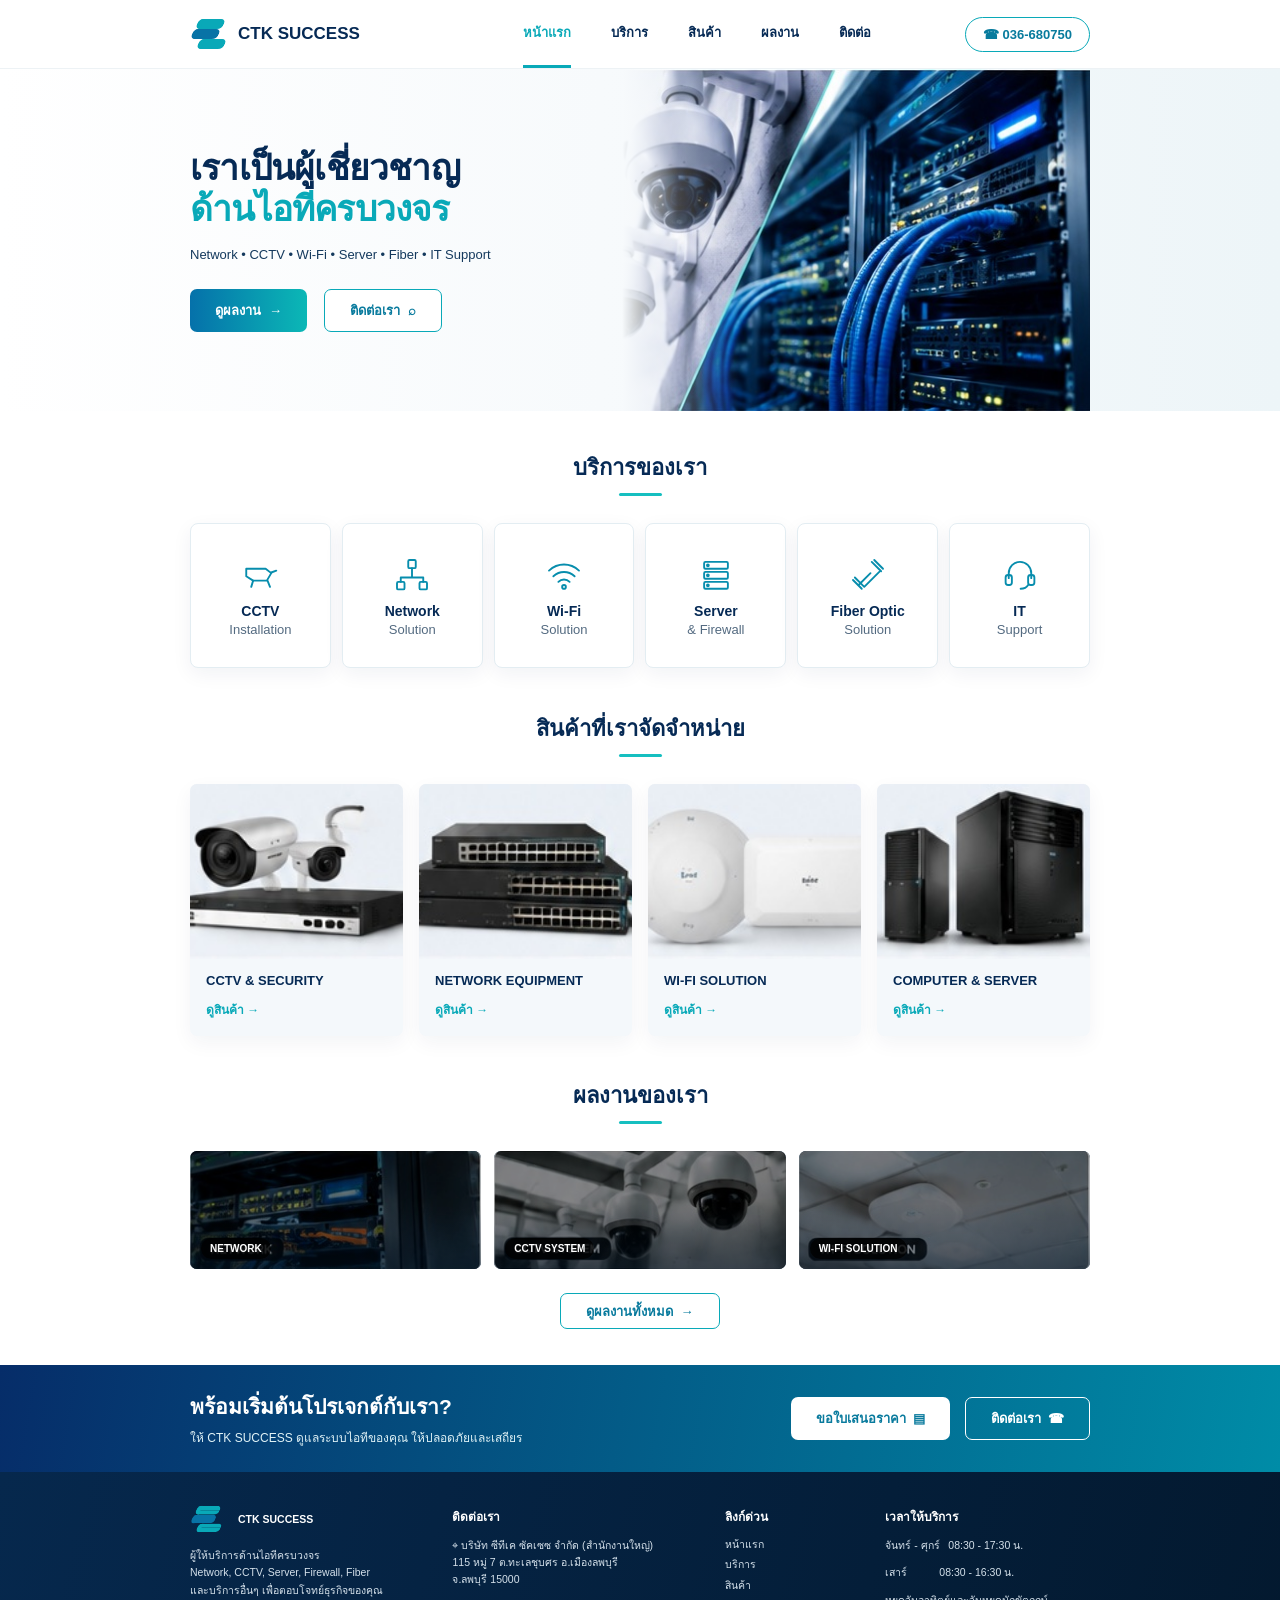
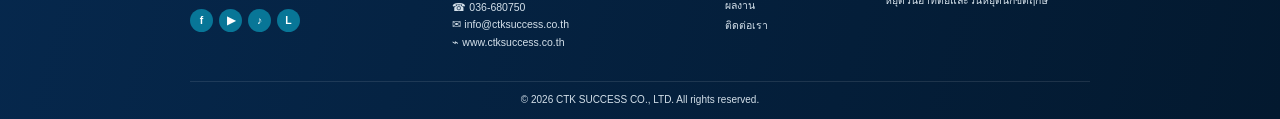
==== commit 769b60e9: "Add files via upload" ====
--- a/index.html
+++ b/index.html
@@ -1,23 +1,24 @@
-<!DOCTYPE html>
+<!doctype html>
 <html lang="th">
 <head>
-  <meta charset="UTF-8">
-  <meta name="viewport" content="width=device-width, initial-scale=1.0">
-  <title>CTK SUCCESS | IT • NETWORK • CCTV</title>
-  <link rel="stylesheet" href="style.css?v=10">
+  <meta charset="utf-8">
+  <meta name="viewport" content="width=device-width,initial-scale=1">
+  <title>CTK SUCCESS | IT Solution</title>
+  <meta name="description" content="CTK SUCCESS ผู้เชี่ยวชาญด้าน CCTV, Network, Wi-Fi, Server, Fiber Optic และ IT Support">
+  <link rel="stylesheet" href="style.css?v=20">
 </head>
 <body>
 
-<header class="topbar">
-  <div class="container nav-wrap">
+<header class="header">
+  <div class="container nav">
     <a class="brand" href="index.html">
-      <span class="brand-symbol">C</span>
-      <span>CTK SUCCESS</span>
+      <span class="mark"><span></span><span></span><span></span></span>
+      <strong>CTK SUCCESS</strong>
     </a>
 
-    <button class="menu-toggle" aria-label="เปิดเมนู">☰</button>
-
-    <nav class="nav-menu">
+    <button class="menu-button" aria-label="เปิดเมนู">☰</button>
+
+    <nav class="links">
       <a class="active" href="index.html">หน้าแรก</a>
       <a href="services.html">บริการ</a>
       <a href="#products">สินค้า</a>
@@ -25,7 +26,9 @@
       <a href="contact.html">ติดต่อ</a>
     </nav>
 
-    <a class="call-btn" href="tel:036680750">☎ &nbsp;036-680750</a>
+    <a class="phone" href="tel:036680750">
+      <span>☎</span> 036-680750
+    </a>
   </div>
 </header>
 
@@ -34,182 +37,149 @@
 <section class="hero">
   <div class="container hero-grid">
     <div class="hero-copy">
-      <h1>เราเป็นผู้เชี่ยวชาญ<br><span>ด้านไอทีครบวงจร</span></h1>
+      <h1>เราเป็นผู้เชี่ยวชาญ<br><em>ด้านไอทีครบวงจร</em></h1>
       <p>Network • CCTV • Wi-Fi • Server • Fiber • IT Support</p>
       <div class="hero-actions">
-        <a class="btn primary" href="portfolio.html">ดูผลงาน <span>→</span></a>
-        <a class="btn secondary" href="contact.html">ติดต่อเรา <span>☎</span></a>
+        <a class="button primary" href="portfolio.html">ดูผลงาน <span>→</span></a>
+        <a class="button outline" href="contact.html">ติดต่อเรา <span>⌕</span></a>
       </div>
     </div>
-
-    <div class="hero-art">
-      <div class="hero-left"></div>
-      <div class="hero-right"></div>
-      <div class="hero-line"></div>
-    </div>
-  </div>
-</section>
-
-<section class="section">
+    <div class="hero-image" aria-label="CCTV and network server"></div>
+  </div>
+</section>
+
+<section class="services">
   <div class="container">
     <div class="section-title">
       <h2>บริการของเรา</h2>
-      <i></i>
-    </div>
-
-    <div class="services-grid">
-      <a class="service-card" href="services.html">
-        <div class="icon">📹</div>
-        <h3>CCTV</h3>
-        <p>Installation</p>
-      </a>
-      <a class="service-card" href="services.html">
-        <div class="icon">⌘</div>
-        <h3>Network</h3>
-        <p>Solution</p>
-      </a>
-      <a class="service-card" href="services.html">
-        <div class="icon">◔</div>
-        <h3>Wi-Fi</h3>
-        <p>Solution</p>
-      </a>
-      <a class="service-card" href="services.html">
-        <div class="icon">▤</div>
-        <h3>Server</h3>
-        <p>& Firewall</p>
-      </a>
-      <a class="service-card" href="services.html">
-        <div class="icon">◇</div>
-        <h3>Fiber Optic</h3>
-        <p>Solution</p>
-      </a>
-      <a class="service-card" href="services.html">
-        <div class="icon">◉</div>
-        <h3>IT</h3>
-        <p>Support</p>
-      </a>
-    </div>
-  </div>
-</section>
-
-<section class="section products" id="products">
+      <span></span>
+    </div>
+
+    <div class="service-grid">
+      <a class="service-card" href="services.html">
+        <svg viewBox="0 0 64 64"><path d="M10 22h31l9 7-7 12H21L10 34z"/><path d="M21 41l-3 10M44 41l4 10M50 28l8-3"/></svg>
+        <h3>CCTV</h3><p>Installation</p>
+      </a>
+
+      <a class="service-card" href="services.html">
+        <svg viewBox="0 0 64 64"><rect x="26" y="8" width="12" height="13" rx="2"/><rect x="8" y="43" width="12" height="12" rx="2"/><rect x="44" y="43" width="12" height="12" rx="2"/><path d="M32 21v14M14 43v-7h36v7"/></svg>
+        <h3>Network</h3><p>Solution</p>
+      </a>
+
+      <a class="service-card" href="services.html">
+        <svg viewBox="0 0 64 64"><path d="M8 25c14-13 34-13 48 0M15 34c10-9 24-9 34 0M23 43c5-5 13-5 18 0"/><circle cx="32" cy="51" r="3"/></svg>
+        <h3>Wi-Fi</h3><p>Solution</p>
+      </a>
+
+      <a class="service-card" href="services.html">
+        <svg viewBox="0 0 64 64"><rect x="13" y="11" width="38" height="11" rx="2"/><rect x="13" y="27" width="38" height="11" rx="2"/><rect x="13" y="43" width="38" height="11" rx="2"/><circle cx="19" cy="16.5" r="1.5"/><circle cx="19" cy="32.5" r="1.5"/><circle cx="19" cy="48.5" r="1.5"/></svg>
+        <h3>Server</h3><p>&amp; Firewall</p>
+      </a>
+
+      <a class="service-card" href="services.html">
+        <svg viewBox="0 0 64 64"><path d="M17 48l19-19M26 51l24-24M38 11l15 15M11 36l15 15"/><path d="M42 8l14 14M8 40l14 14"/></svg>
+        <h3>Fiber Optic</h3><p>Solution</p>
+      </a>
+
+      <a class="service-card" href="services.html">
+        <svg viewBox="0 0 64 64"><path d="M14 37v-8a18 18 0 0 1 36 0v8"/><rect x="9" y="32" width="10" height="16" rx="4"/><rect x="45" y="32" width="10" height="16" rx="4"/><path d="M45 48c-3 5-7 6-12 6"/></svg>
+        <h3>IT</h3><p>Support</p>
+      </a>
+    </div>
+  </div>
+</section>
+
+<section class="products" id="products">
   <div class="container">
     <div class="section-title">
       <h2>สินค้าที่เราจัดจำหน่าย</h2>
-      <i></i>
+      <span></span>
     </div>
 
     <div class="product-grid">
       <a class="product-card" href="#">
-        <img src="images/cctvsystem/cctv3.jpg" alt="CCTV & SECURITY">
-        <div>
-          <h3>CCTV &amp; SECURITY</h3>
-          <p>ดูสินค้า →</p>
-        </div>
-      </a>
-
-      <a class="product-card" href="#">
-        <img src="images/networksystem/network4.jpg" alt="NETWORK EQUIPMENT">
-        <div>
-          <h3>NETWORK EQUIPMENT</h3>
-          <p>ดูสินค้า →</p>
-        </div>
-      </a>
-
-      <a class="product-card" href="#">
-        <img src="images/wifihotspotsystem/wifihotspot3.jpg" alt="WI-FI SOLUTION">
-        <div>
-          <h3>WI-FI SOLUTION</h3>
-          <p>ดูสินค้า →</p>
-        </div>
-      </a>
-
-      <a class="product-card" href="#">
-        <img src="images/service/service4.jpg" alt="COMPUTER & SERVER">
-        <div>
-          <h3>COMPUTER &amp; SERVER</h3>
-          <p>ดูสินค้า →</p>
-        </div>
-      </a>
-    </div>
-  </div>
-</section>
-
-<section class="section works">
+        <div class="product-image"><img src="assets/product-cctv.jpg" alt="CCTV & Security"></div>
+        <div class="product-copy"><h3>CCTV &amp; SECURITY</h3><p>ดูสินค้า →</p></div>
+      </a>
+
+      <a class="product-card" href="#">
+        <div class="product-image"><img src="assets/product-network.jpg" alt="Network Equipment"></div>
+        <div class="product-copy"><h3>NETWORK EQUIPMENT</h3><p>ดูสินค้า →</p></div>
+      </a>
+
+      <a class="product-card" href="#">
+        <div class="product-image"><img src="assets/product-wifi.jpg" alt="Wi-Fi Solution"></div>
+        <div class="product-copy"><h3>WI-FI SOLUTION</h3><p>ดูสินค้า →</p></div>
+      </a>
+
+      <a class="product-card" href="#">
+        <div class="product-image"><img src="assets/product-server.jpg" alt="Computer & Server"></div>
+        <div class="product-copy"><h3>COMPUTER &amp; SERVER</h3><p>ดูสินค้า →</p></div>
+      </a>
+    </div>
+  </div>
+</section>
+
+<section class="portfolio">
   <div class="container">
     <div class="section-title">
       <h2>ผลงานของเรา</h2>
-      <i></i>
-    </div>
-
-    <div class="works-grid">
-      <a class="work-card" href="portfolio.html">
-        <img src="images/networksystem/network6.jpg" alt="NETWORK">
-        <span>NETWORK</span>
-      </a>
-
-      <a class="work-card" href="portfolio.html">
-        <img src="images/cctvsystem/cctv5.jpg" alt="CCTV SYSTEM">
-        <span>CCTV SYSTEM</span>
-      </a>
-
-      <a class="work-card" href="portfolio.html">
-        <img src="images/wifihotspotsystem/wifihotspot7.jpg" alt="WI-FI SOLUTION">
-        <span>WI-FI SOLUTION</span>
+      <span></span>
+    </div>
+
+    <div class="portfolio-grid">
+      <a class="portfolio-card" href="portfolio.html">
+        <img src="assets/work-network.jpg" alt="Network">
+        <b>NETWORK</b>
+      </a>
+      <a class="portfolio-card" href="portfolio.html">
+        <img src="assets/work-cctv.jpg" alt="CCTV System">
+        <b>CCTV SYSTEM</b>
+      </a>
+      <a class="portfolio-card" href="portfolio.html">
+        <img src="assets/work-wifi.jpg" alt="Wi-Fi Solution">
+        <b>WI-FI SOLUTION</b>
       </a>
     </div>
 
     <div class="center">
-      <a class="btn secondary small" href="portfolio.html">ดูผลงานทั้งหมด&nbsp; →</a>
+      <a class="button outline portfolio-button" href="portfolio.html">ดูผลงานทั้งหมด &nbsp;→</a>
     </div>
   </div>
 </section>
 
 <section class="cta">
-  <div class="container cta-wrap">
+  <div class="container cta-inner">
     <div>
       <h2>พร้อมเริ่มต้นโปรเจกต์กับเรา?</h2>
       <p>ให้ CTK SUCCESS ดูแลระบบไอทีของคุณ ให้ปลอดภัยและเสถียร</p>
     </div>
-
     <div class="cta-actions">
-      <a class="btn white" href="contact.html">ขอใบเสนอราคา &nbsp;▤</a>
-      <a class="btn clear" href="tel:036680750">ติดต่อเรา &nbsp;☎</a>
+      <a class="button white" href="contact.html">ขอใบเสนอราคา &nbsp;▤</a>
+      <a class="button transparent" href="tel:036680750">ติดต่อเรา &nbsp;☎</a>
     </div>
   </div>
 </section>
 
 </main>
 
-<footer>
+<footer class="footer">
   <div class="container footer-grid">
     <div>
       <a class="footer-brand" href="index.html">
-        <span class="brand-symbol">C</span>
+        <span class="mark footer-mark"><span></span><span></span><span></span></span>
         <strong>CTK SUCCESS</strong>
       </a>
-
-      <p class="footer-desc">
-        ผู้ให้บริการด้านไอทีครบวงจร<br>
-        Network, CCTV, Server, Firewall, Fiber<br>
-        และบริการอื่นๆ เพื่อตอบโจทย์ธุรกิจของคุณ
-      </p>
-
-      <div class="social">
-        <a href="#">f</a>
-        <a href="#">▶</a>
-        <a href="#">♪</a>
-        <a href="#">L</a>
+      <p>ผู้ให้บริการด้านไอทีครบวงจร<br>Network, CCTV, Server, Firewall, Fiber<br>และบริการอื่นๆ เพื่อตอบโจทย์ธุรกิจของคุณ</p>
+      <div class="socials">
+        <a href="#">f</a><a href="#">▶</a><a href="#">♪</a><a href="#">L</a>
       </div>
     </div>
 
     <div>
       <h4>ติดต่อเรา</h4>
-      <p>⌖ บริษัท ซีทีเค ซัคเซซ จำกัด (สำนักงานใหญ่)</p>
-      <p>115 หมู่ 7 ต.ทะเลชุบศร อ.เมืองลพบุรี จ.ลพบุรี 15000</p>
-      <p>☎ 036-680750</p>
-      <p>✉ info@ctksuccess.co.th</p>
-      <p>⌁ www.ctksuccess.co.th</p>
+      <p>⌖ บริษัท ซีทีเค ซัคเซซ จำกัด (สำนักงานใหญ่)<br>115 หมู่ 7 ต.ทะเลชุบศร อ.เมืองลพบุรี<br>จ.ลพบุรี 15000</p>
+      <p>☎ 036-680750<br>✉ info@ctksuccess.co.th<br>⌁ www.ctksuccess.co.th</p>
     </div>
 
     <div>
@@ -223,8 +193,8 @@
 
     <div>
       <h4>เวลาให้บริการ</h4>
-      <p>จันทร์ - ศุกร์ &nbsp;&nbsp; 08:30 - 17:30 น.</p>
-      <p>เสาร์ &nbsp;&nbsp;&nbsp;&nbsp;&nbsp;&nbsp;&nbsp;&nbsp;&nbsp; 08:30 - 16:30 น.</p>
+      <p>จันทร์ - ศุกร์ &nbsp;&nbsp;08:30 - 17:30 น.</p>
+      <p>เสาร์ &nbsp;&nbsp;&nbsp;&nbsp;&nbsp;&nbsp;&nbsp;&nbsp;&nbsp;&nbsp;08:30 - 16:30 น.</p>
       <p>หยุดวันอาทิตย์และวันหยุดนักขัตฤกษ์</p>
     </div>
   </div>
@@ -234,6 +204,6 @@
   </div>
 </footer>
 
-<script src="script.js?v=10"></script>
+<script src="script.js?v=20"></script>
 </body>
-</html>
+</html>
--- a/style.css
+++ b/style.css
@@ -1,455 +1,124 @@
-
 :root{
-  --navy:#052b54;
-  --navy-2:#031f3d;
-  --cyan:#08aabd;
-  --cyan-2:#16c1be;
-  --text:#082d55;
-  --muted:#5b7188;
-  --line:#e2edf3;
-  --bg:#f7fafc;
+  --navy:#062a55;
+  --navy2:#021d39;
+  --cyan:#09a9b8;
+  --cyan2:#16bfc0;
+  --muted:#556d84;
+  --line:#e3edf2;
 }
-
 *{box-sizing:border-box}
 html{scroll-behavior:smooth}
-body{
-  margin:0;
-  font-family:Arial,"Noto Sans Thai",Tahoma,sans-serif;
-  color:var(--text);
-  background:#fff;
-}
+body{margin:0;font-family:Arial,"Noto Sans Thai",Tahoma,sans-serif;color:var(--navy);background:#fff}
 a{text-decoration:none;color:inherit}
 img{display:block;width:100%}
-.container{width:min(1160px,90%);margin:0 auto}
+.container{width:min(900px,88%);margin:auto}
 
-/* HEADER */
-.topbar{
-  height:72px;
-  background:#fff;
-  border-bottom:1px solid #eef3f6;
-  position:sticky;
-  top:0;
-  z-index:50;
-}
-.nav-wrap{
-  height:100%;
-  display:flex;
-  align-items:center;
-}
-.brand,.footer-brand{
-  display:flex;
-  align-items:center;
-  gap:10px;
-  font-weight:900;
-}
-.brand{font-size:18px;min-width:250px}
-.brand-symbol{
-  width:38px;
-  height:34px;
-  display:inline-flex;
-  align-items:center;
-  justify-content:center;
-  border:5px solid var(--cyan);
-  border-right-color:transparent;
-  border-radius:9px;
-  font-style:italic;
-  color:#0579a8;
-  font-weight:900;
-}
-.nav-menu{
-  display:flex;
-  align-items:center;
-  justify-content:center;
-  gap:42px;
-  margin:auto;
-  height:100%;
-}
-.nav-menu a{
-  height:100%;
-  display:flex;
-  align-items:center;
-  font-size:14px;
-  font-weight:800;
-  border-bottom:3px solid transparent;
-}
-.nav-menu a.active,.nav-menu a:hover{
-  color:var(--cyan);
-  border-color:var(--cyan);
-}
-.call-btn{
-  border:1.5px solid var(--cyan);
-  color:#087da2;
-  border-radius:24px;
-  padding:10px 18px;
-  font-size:14px;
-  font-weight:800;
-}
-.menu-toggle{
-  display:none;
-  border:0;
-  background:none;
-  font-size:26px;
-}
+/* header */
+.header{height:69px;background:#fff;border-bottom:1px solid #edf2f5;position:sticky;top:0;z-index:50}
+.nav{height:100%;display:flex;align-items:center}
+.brand,.footer-brand{display:flex;align-items:center;gap:10px;font-weight:900}
+.brand{min-width:240px;font-size:17px}
+.mark{width:38px;height:33px;position:relative;display:inline-block}
+.mark span{position:absolute;width:27px;height:9px;border:5px solid var(--cyan);border-right:0;border-radius:8px;transform:skewX(-24deg)}
+.mark span:nth-child(1){top:1px;left:7px}
+.mark span:nth-child(2){top:11px;left:2px;border-color:#0873a6}
+.mark span:nth-child(3){top:21px;left:8px}
+.links{height:100%;display:flex;gap:40px;align-items:center;margin:auto;font-weight:800;font-size:13px}
+.links a{height:100%;display:flex;align-items:center;border-bottom:3px solid transparent}
+.links a.active,.links a:hover{color:var(--cyan);border-color:var(--cyan)}
+.phone{border:1.5px solid var(--cyan);color:#087b9d;border-radius:22px;padding:9px 17px;font-size:13px;font-weight:800}
+.menu-button{display:none;border:0;background:transparent;font-size:24px}
 
-/* HERO */
-.hero{
-  background:linear-gradient(90deg,#fff 0%,#f6fafc 46%,#eaf4f8 100%);
-}
-.hero-grid{
-  height:430px;
-  display:grid;
-  grid-template-columns:46% 54%;
-}
-.hero-copy{
-  display:flex;
-  flex-direction:column;
-  justify-content:center;
-  padding-right:35px;
-}
-.hero-copy h1{
-  font-size:44px;
-  line-height:1.18;
-  margin:0 0 20px;
-  letter-spacing:-1.2px;
-}
-.hero-copy h1 span{color:var(--cyan)}
-.hero-copy p{
-  margin:0;
-  color:#183c60;
-  font-size:15px;
-}
-.hero-actions{
-  display:flex;
-  gap:18px;
-  margin-top:28px;
-}
-.btn{
-  height:44px;
-  padding:0 26px;
-  border-radius:7px;
-  display:inline-flex;
-  align-items:center;
-  justify-content:center;
-  gap:8px;
-  font-weight:800;
-  font-size:14px;
-  transition:.2s ease;
-}
-.btn:hover{transform:translateY(-1px)}
-.primary{
-  background:linear-gradient(90deg,#0572ad,#0bbab8);
-  color:#fff;
-}
-.secondary{
-  border:1.5px solid var(--cyan);
-  background:#fff;
-  color:#087a9d;
-}
-.hero-art{
-  position:relative;
-  height:100%;
-  overflow:hidden;
-}
-.hero-left,.hero-right{
-  position:absolute;
-  top:0;
-  bottom:0;
-  background-size:cover;
-  background-position:center;
-}
-.hero-left{
-  left:0;
-  width:55%;
-  background-image:url("images/cctvsystem/cctv5.jpg");
-  clip-path:polygon(18% 0,100% 0,84% 100%,0 100%);
-}
-.hero-right{
-  right:0;
-  width:60%;
-  background-image:url("images/networksystem/network6.jpg");
-  clip-path:polygon(17% 0,100% 0,100% 100%,0 100%);
-}
-.hero-art::before{
-  content:"";
-  position:absolute;
-  inset:0;
-  z-index:2;
-  pointer-events:none;
-  background:linear-gradient(90deg,#f3f8fa 0%,transparent 17%);
-}
-.hero-line{
-  position:absolute;
-  z-index:4;
-  width:3px;
-  height:120%;
-  top:-10%;
-  left:47%;
-  transform:rotate(8deg);
-  background:#21d4cc;
-  box-shadow:0 0 8px #fff;
-}
+/* hero */
+.hero{background:linear-gradient(90deg,#fff 0%,#f7fafc 47%,#edf5f8 100%)}
+.hero-grid{height:342px;display:grid;grid-template-columns:48% 52%}
+.hero-copy{display:flex;flex-direction:column;justify-content:center}
+.hero-copy h1{font-size:35px;line-height:1.17;margin:0 0 18px;letter-spacing:-.8px}
+.hero-copy h1 em{font-style:normal;color:var(--cyan)}
+.hero-copy p{font-size:13px;margin:0;color:#14395d}
+.hero-actions{display:flex;gap:17px;margin-top:27px}
+.button{height:43px;padding:0 25px;border-radius:7px;display:inline-flex;align-items:center;justify-content:center;font-size:13px;font-weight:800;gap:8px}
+.primary{background:linear-gradient(90deg,#0571aa,#0bb8b6);color:#fff}
+.outline{border:1.4px solid var(--cyan);color:#087a9d;background:#fff}
+.hero-image{height:100%;background:url("assets/hero.jpg") center/cover no-repeat;position:relative}
+.hero-image:before{content:"";position:absolute;inset:0;background:linear-gradient(90deg,#f7fafc 0%,rgba(247,250,252,.28) 12%,transparent 25%)}
 
-/* GENERIC */
-.section{padding:45px 0}
-.section-title{
-  text-align:center;
-  margin-bottom:28px;
-}
-.section-title h2{
-  margin:0;
-  font-size:25px;
-  font-weight:900;
-}
-.section-title i{
-  width:46px;
-  height:3px;
-  background:var(--cyan-2);
-  display:block;
-  margin:9px auto 0;
-  border-radius:5px;
-}
+/* section */
+.services,.products,.portfolio{padding:39px 0}
+.section-title{text-align:center;margin-bottom:27px}
+.section-title h2{font-size:22px;margin:0;font-weight:900}
+.section-title span{display:block;width:43px;height:3px;background:var(--cyan2);border-radius:3px;margin:8px auto 0}
 
-/* SERVICES */
-.services-grid{
-  display:grid;
-  grid-template-columns:repeat(6,1fr);
-  gap:15px;
-}
-.service-card{
-  height:150px;
-  border:1px solid var(--line);
-  border-radius:9px;
-  background:#fff;
-  display:flex;
-  flex-direction:column;
-  align-items:center;
-  justify-content:center;
-  box-shadow:0 8px 24px rgba(6,52,88,.07);
-}
-.service-card .icon{
-  font-size:36px;
-  color:#078fb1;
-  height:48px;
-  display:flex;
-  align-items:center;
-  justify-content:center;
-}
-.service-card h3{
-  margin:8px 0 2px;
-  font-size:16px;
-}
-.service-card p{
-  margin:0;
-  font-size:14px;
-  color:var(--muted);
-}
+/* services */
+.service-grid{display:grid;grid-template-columns:repeat(6,1fr);gap:11px}
+.service-card{height:145px;border:1px solid var(--line);border-radius:8px;background:#fff;box-shadow:0 6px 20px rgba(3,42,79,.06);display:flex;align-items:center;justify-content:center;flex-direction:column}
+.service-card svg{width:40px;height:40px;fill:none;stroke:#078dad;stroke-width:3;stroke-linecap:round;stroke-linejoin:round;margin-bottom:8px}
+.service-card h3{font-size:14px;margin:0 0 3px}
+.service-card p{font-size:13px;color:#536a80;margin:0}
 
-/* PRODUCTS */
-.products{padding-top:22px}
-.product-grid{
-  display:grid;
-  grid-template-columns:repeat(4,1fr);
-  gap:18px;
-}
-.product-card{
-  background:#f5f9fc;
-  border-radius:9px;
-  overflow:hidden;
-  box-shadow:0 7px 24px rgba(6,52,88,.06);
-}
-.product-card img{
-  height:205px;
-  object-fit:cover;
-}
-.product-card>div{
-  padding:17px 18px 20px;
-}
-.product-card h3{
-  margin:0 0 14px;
-  font-size:15px;
-}
-.product-card p{
-  margin:0;
-  color:var(--cyan);
-  font-size:13px;
-  font-weight:800;
-}
+/* products */
+.products{padding-top:4px}
+.product-grid{display:grid;grid-template-columns:repeat(4,1fr);gap:16px}
+.product-card{background:#f4f8fb;border-radius:7px;overflow:hidden;box-shadow:0 7px 20px rgba(3,42,79,.05)}
+.product-image{height:175px;overflow:hidden;background:#f2f7fa}
+.product-image img{height:100%;object-fit:cover}
+.product-copy{padding:14px 16px 17px}
+.product-copy h3{font-size:13px;margin:0 0 12px;font-weight:900}
+.product-copy p{font-size:12px;margin:0;color:var(--cyan);font-weight:800}
 
-/* WORKS */
-.works{padding-top:18px;padding-bottom:55px}
-.works-grid{
-  display:grid;
-  grid-template-columns:repeat(3,1fr);
-  gap:14px;
-}
-.work-card{
-  height:145px;
-  border-radius:8px;
-  overflow:hidden;
-  position:relative;
-  background:#062643;
-}
-.work-card img{
-  height:100%;
-  object-fit:cover;
-  filter:brightness(.72);
-}
-.work-card::after{
-  content:"";
-  position:absolute;
-  inset:0;
-  background:linear-gradient(0deg,rgba(0,20,40,.5),transparent 55%);
-}
-.work-card span{
-  position:absolute;
-  left:13px;
-  bottom:12px;
-  z-index:2;
-  color:#fff;
-  background:rgba(0,0,0,.72);
-  padding:6px 10px;
-  border-radius:15px;
-  font-size:11px;
-  font-weight:900;
-}
-.center{text-align:center;margin-top:25px}
-.small{height:38px;min-width:165px}
+/* portfolio */
+.portfolio{padding-top:3px;padding-bottom:36px}
+.portfolio-grid{display:grid;grid-template-columns:repeat(3,1fr);gap:13px}
+.portfolio-card{height:118px;overflow:hidden;border-radius:7px;position:relative;background:#052541}
+.portfolio-card img{height:100%;object-fit:cover;filter:brightness(.72)}
+.portfolio-card:after{content:"";position:absolute;inset:0;background:linear-gradient(0deg,rgba(0,20,40,.42),transparent 55%)}
+.portfolio-card b{position:absolute;z-index:2;left:11px;bottom:10px;background:rgba(0,0,0,.75);color:#fff;border-radius:14px;padding:5px 9px;font-size:10px}
+.center{text-align:center;margin-top:24px}
+.portfolio-button{height:36px;min-width:160px}
 
-/* CTA */
-.cta{
-  background:linear-gradient(100deg,#062866,#008ea7);
-  color:#fff;
-  padding:27px 0;
-}
-.cta-wrap{
-  display:flex;
-  align-items:center;
-  justify-content:space-between;
-  gap:30px;
-}
-.cta h2{
-  margin:0 0 7px;
-  font-size:23px;
-}
-.cta p{
-  margin:0;
-  color:#e3f4f7;
-  font-size:14px;
-}
-.cta-actions{
-  display:flex;
-  gap:16px;
-}
-.white{
-  background:#fff;
-  color:#087a9d;
-  min-width:150px;
-}
-.clear{
-  border:1px solid #fff;
-  color:#fff;
-  min-width:135px;
-}
+/* cta */
+.cta{background:linear-gradient(100deg,#062d69,#008ca7);color:#fff;padding:25px 0}
+.cta-inner{display:flex;align-items:center;justify-content:space-between;gap:25px}
+.cta h2{font-size:21px;margin:0 0 5px}
+.cta p{font-size:12px;margin:0;color:#e1f3f7}
+.cta-actions{display:flex;gap:15px}
+.white{background:#fff;color:#087a9d}
+.transparent{color:#fff;border:1px solid #fff}
 
-/* FOOTER */
-footer{
-  background:linear-gradient(110deg,#06294d,#03182f);
-  color:#d5e1ea;
-  padding:35px 0 16px;
-}
-.footer-grid{
-  display:grid;
-  grid-template-columns:1.15fr 1.2fr .65fr 1fr;
-  gap:34px;
-}
-.footer-brand{
-  font-size:21px;
-  color:#fff;
-  margin-bottom:13px;
-}
-.footer-desc{
-  font-size:12px;
-  line-height:1.7;
-}
-footer h4{
-  color:#fff;
-  margin:5px 0 13px;
-  font-size:14px;
-}
-footer p,footer a{
-  font-size:12px;
-  line-height:1.7;
-}
-.footer-grid>div>a:not(.footer-brand){
-  display:block;
-  margin:4px 0;
-}
-.social{
-  display:flex;
-  gap:8px;
-  margin-top:12px;
-}
-.social a{
-  width:25px;
-  height:25px;
-  border-radius:50%;
-  background:#0c7397;
-  color:#fff;
-  display:flex!important;
-  align-items:center;
-  justify-content:center;
-  font-weight:800;
-}
-.copyright{
-  text-align:center;
-  border-top:1px solid rgba(255,255,255,.12);
-  padding-top:14px;
-  margin-top:24px;
-  font-size:11px;
-}
+/* footer */
+.footer{background:linear-gradient(105deg,#06284d,#03192f);color:#d4e0ea;padding:31px 0 14px}
+.footer-grid{display:grid;grid-template-columns:1.15fr 1.2fr .65fr 1fr;gap:27px}
+.footer-brand{color:#fff;font-size:18px;margin-bottom:11px}
+.footer-mark{transform:scale(.88);transform-origin:left center}
+.footer h4{color:#fff;font-size:12px;margin:4px 0 10px}
+.footer p,.footer a{font-size:10.5px;line-height:1.65}
+.footer-grid>div>a:not(.footer-brand){display:block;margin:3px 0}
+.socials{display:flex;gap:6px;margin-top:10px}
+.socials a{display:flex!important;align-items:center;justify-content:center;width:23px;height:23px;border-radius:50%;background:#087697;color:#fff;font-weight:800}
+.copyright{text-align:center;border-top:1px solid rgba(255,255,255,.1);margin-top:20px;padding-top:12px;font-size:10px}
 
 @media(max-width:900px){
+  .container{width:92%}
   .brand{min-width:auto;margin-right:auto}
-  .nav-menu,.call-btn{display:none}
-  .menu-toggle{display:block}
-  .nav-menu.open{
-    display:flex;
-    position:absolute;
-    top:72px;
-    left:0;
-    right:0;
-    background:#fff;
-    flex-direction:column;
-    align-items:stretch;
-    gap:0;
-    padding:8px 5% 14px;
-    box-shadow:0 12px 25px rgba(0,0,0,.08);
-  }
-  .nav-menu.open a{
-    height:auto;
-    padding:13px 0;
-    border-bottom:1px solid #edf2f5;
-  }
-  .hero-grid{
-    height:auto;
-    grid-template-columns:1fr;
-  }
-  .hero-copy{padding:50px 0 35px}
-  .hero-art{height:300px}
-  .services-grid{grid-template-columns:repeat(3,1fr)}
+  .phone,.links{display:none}
+  .menu-button{display:block}
+  .links.open{display:flex;position:absolute;top:69px;left:0;right:0;background:#fff;flex-direction:column;gap:0;height:auto;padding:7px 5% 13px;box-shadow:0 12px 24px #0001}
+  .links.open a{width:100%;height:auto;padding:12px 0;border-bottom:1px solid #edf2f5}
+  .hero-grid{height:auto;grid-template-columns:1fr}
+  .hero-copy{padding:45px 0 30px}
+  .hero-image{height:300px}
+  .service-grid{grid-template-columns:repeat(3,1fr)}
   .product-grid{grid-template-columns:repeat(2,1fr)}
   .footer-grid{grid-template-columns:repeat(2,1fr)}
 }
-@media(max-width:600px){
-  .container{width:92%}
-  .hero-copy h1{font-size:35px}
-  .hero-art{height:235px}
-  .services-grid{grid-template-columns:repeat(2,1fr)}
-  .service-card{height:135px}
-  .product-grid,.works-grid{grid-template-columns:1fr}
-  .product-card img{height:220px}
-  .work-card{height:190px}
-  .cta-wrap{flex-direction:column;align-items:flex-start}
-  .cta-actions{width:100%;flex-wrap:wrap}
+@media(max-width:580px){
+  .hero-copy h1{font-size:32px}
+  .hero-image{height:230px}
+  .service-grid{grid-template-columns:repeat(2,1fr)}
+  .product-grid,.portfolio-grid{grid-template-columns:1fr}
+  .product-image{height:220px}
+  .portfolio-card{height:180px}
+  .cta-inner{flex-direction:column;align-items:flex-start}
+  .cta-actions{flex-wrap:wrap}
   .footer-grid{grid-template-columns:1fr}
-}
+}
